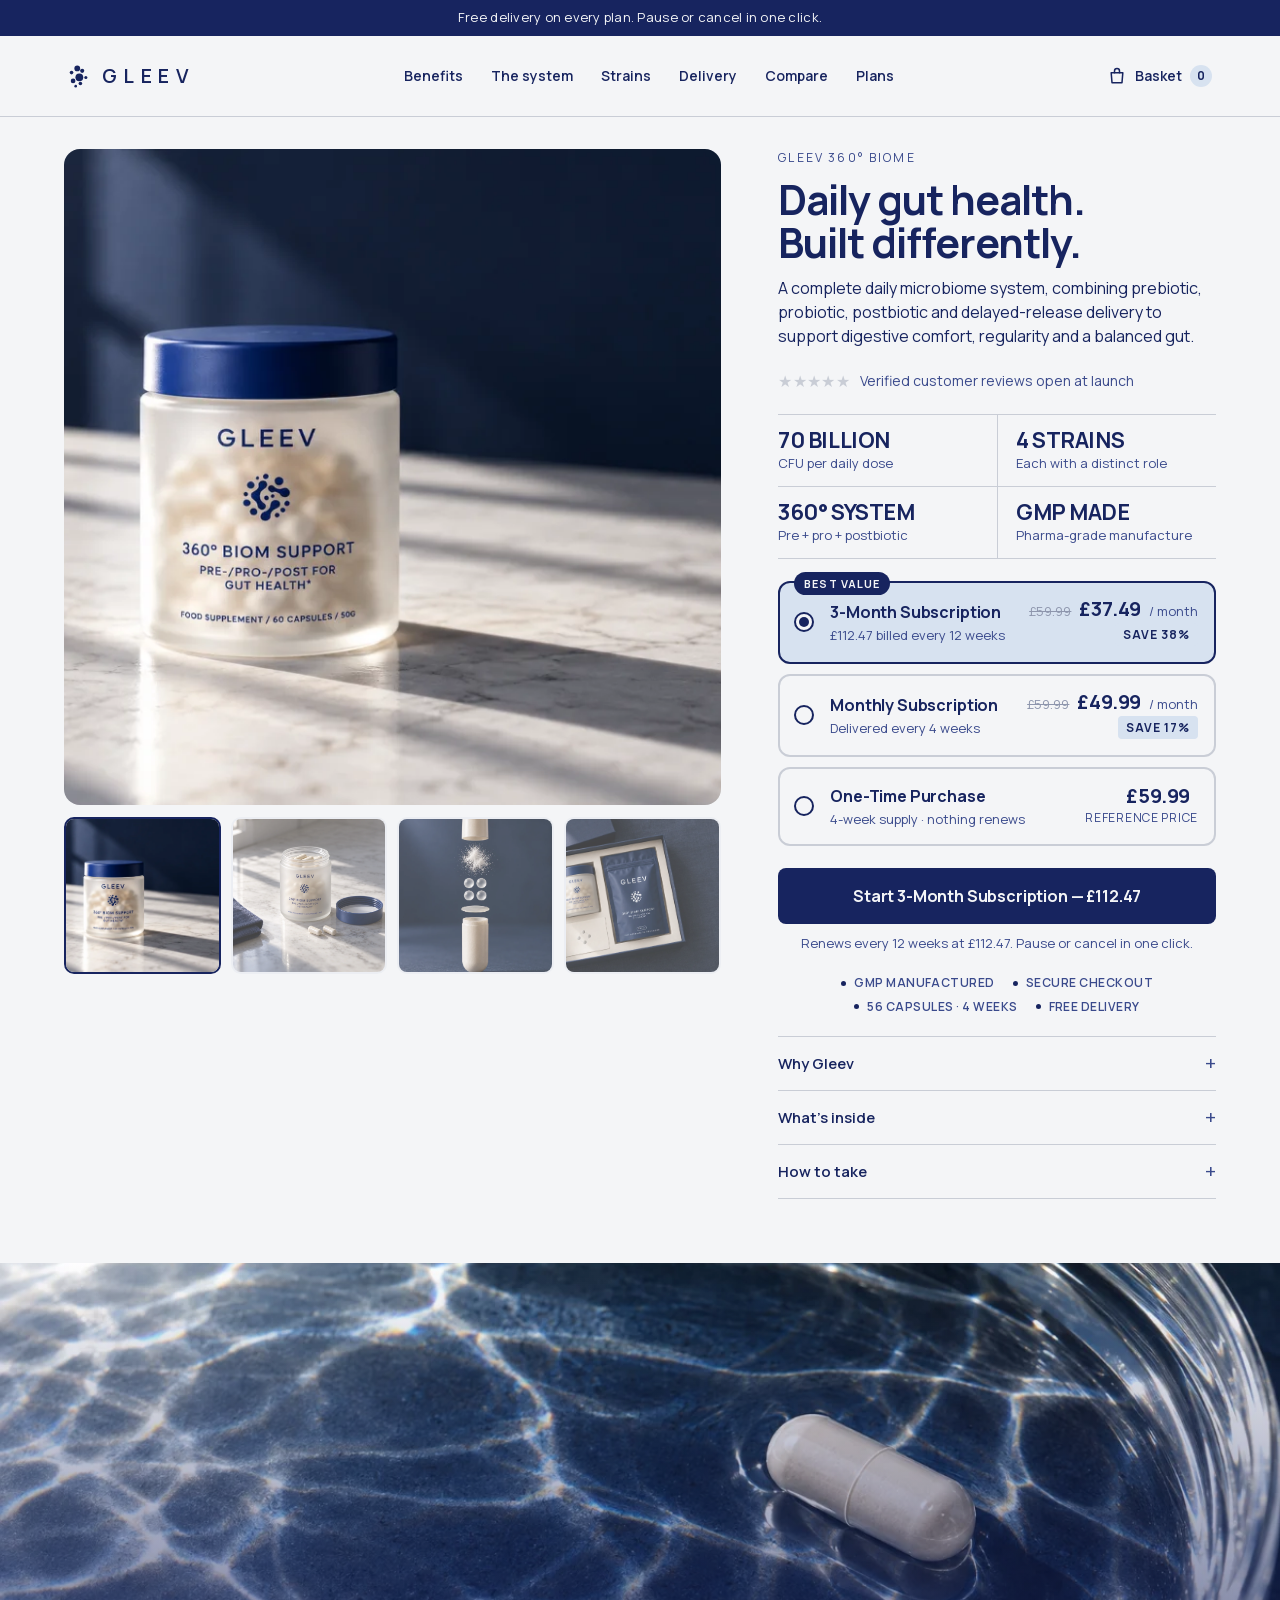
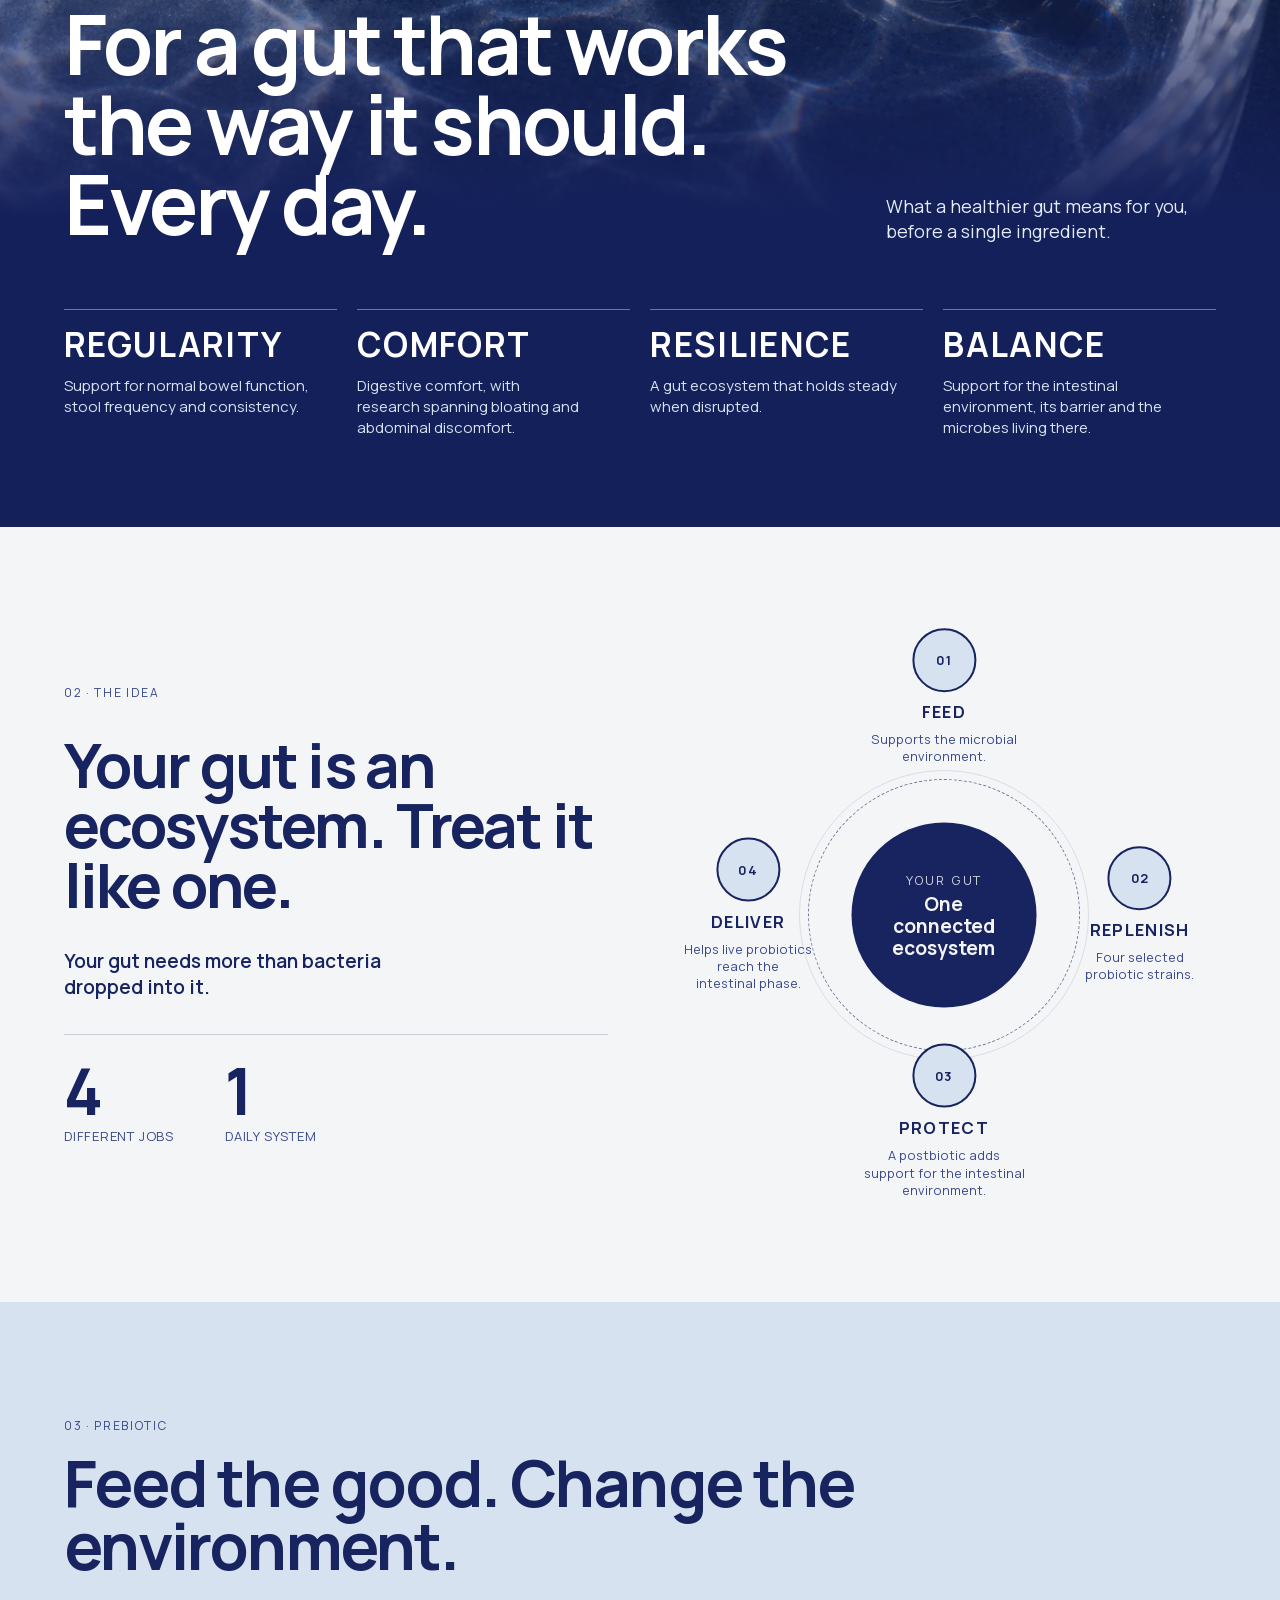
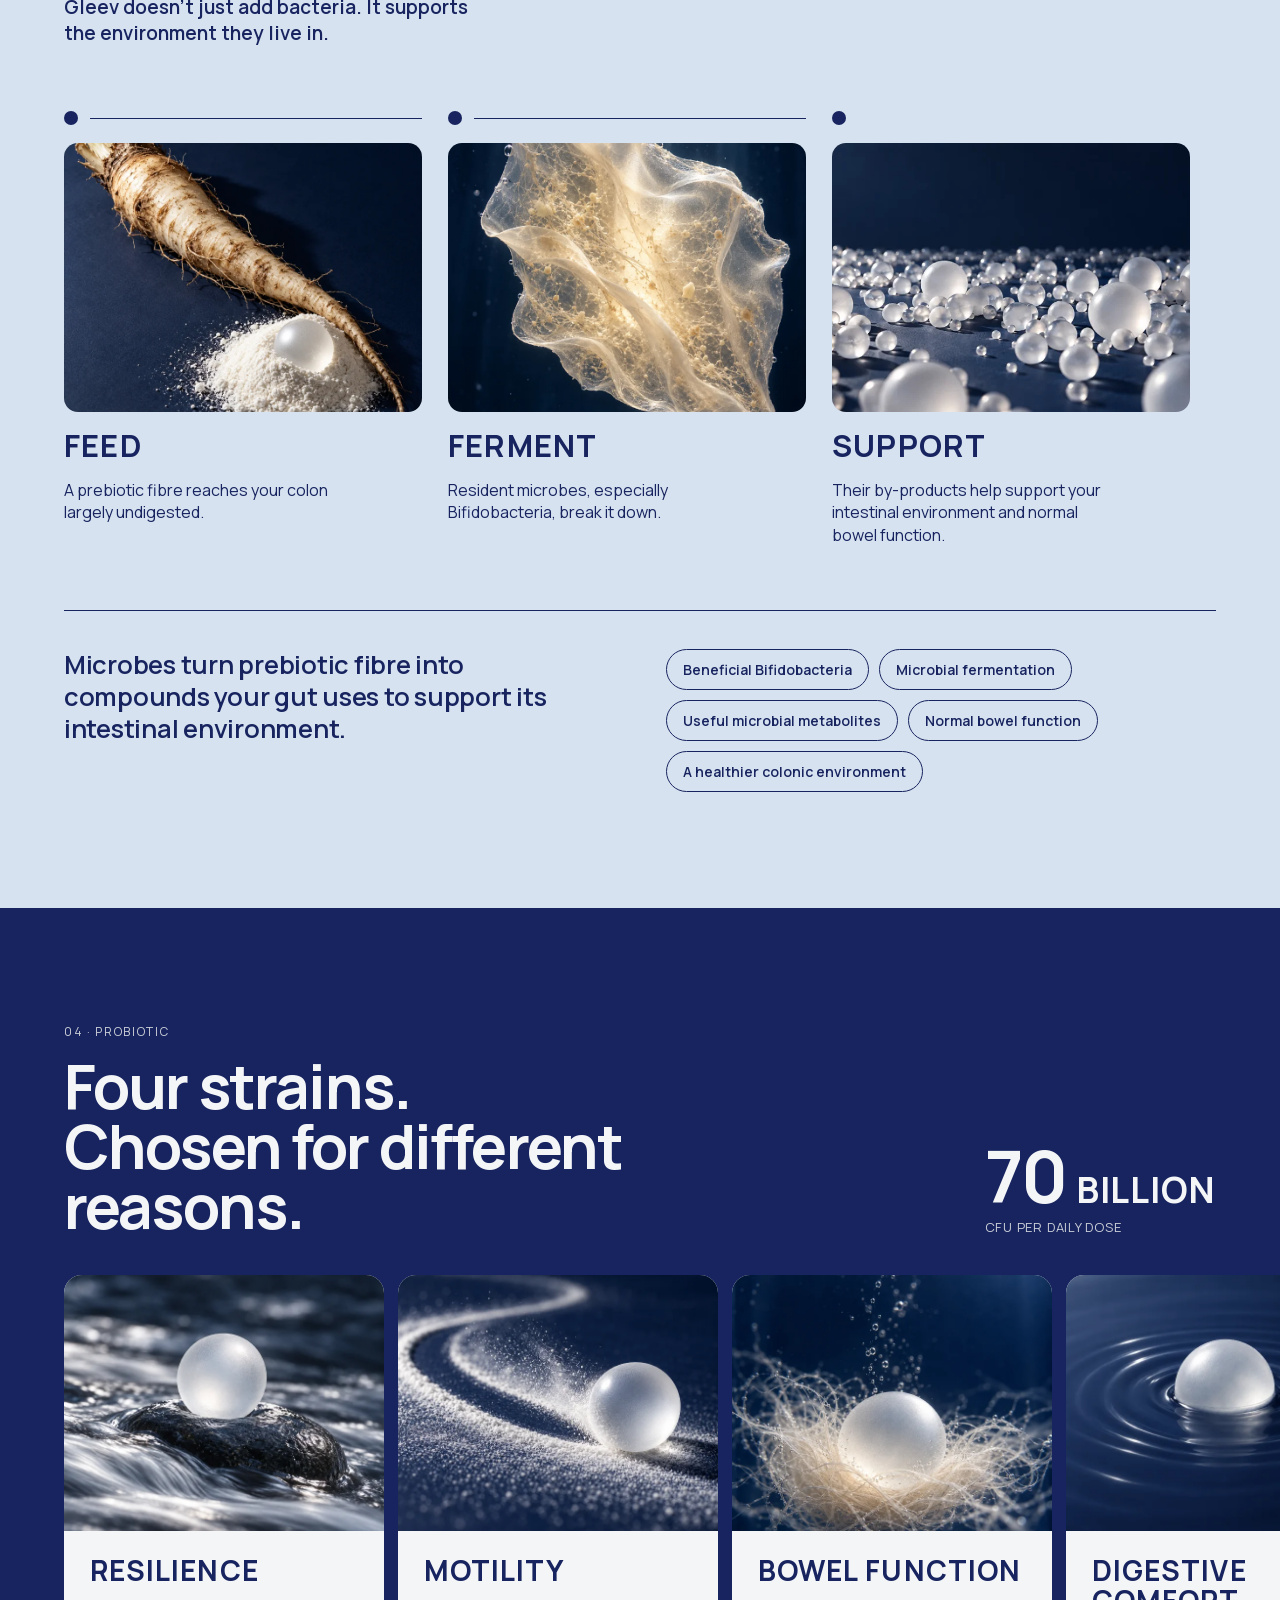
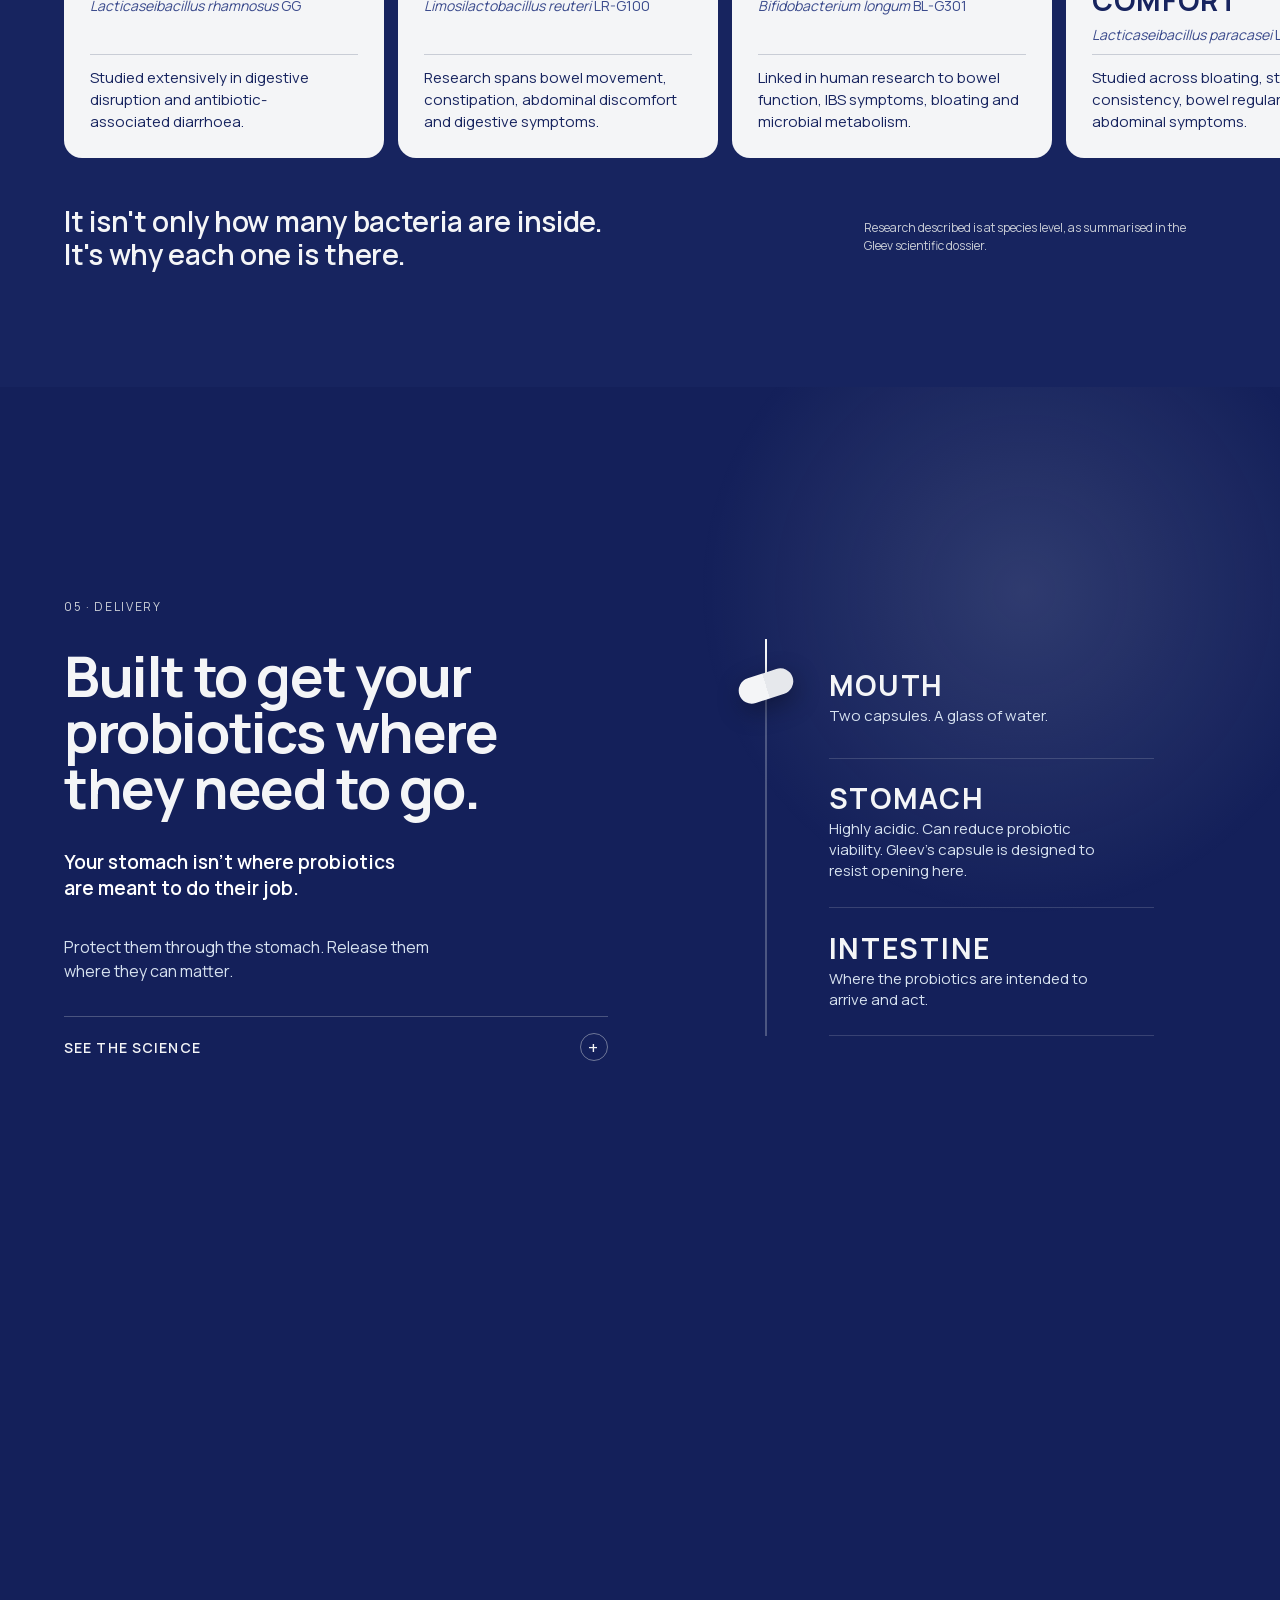
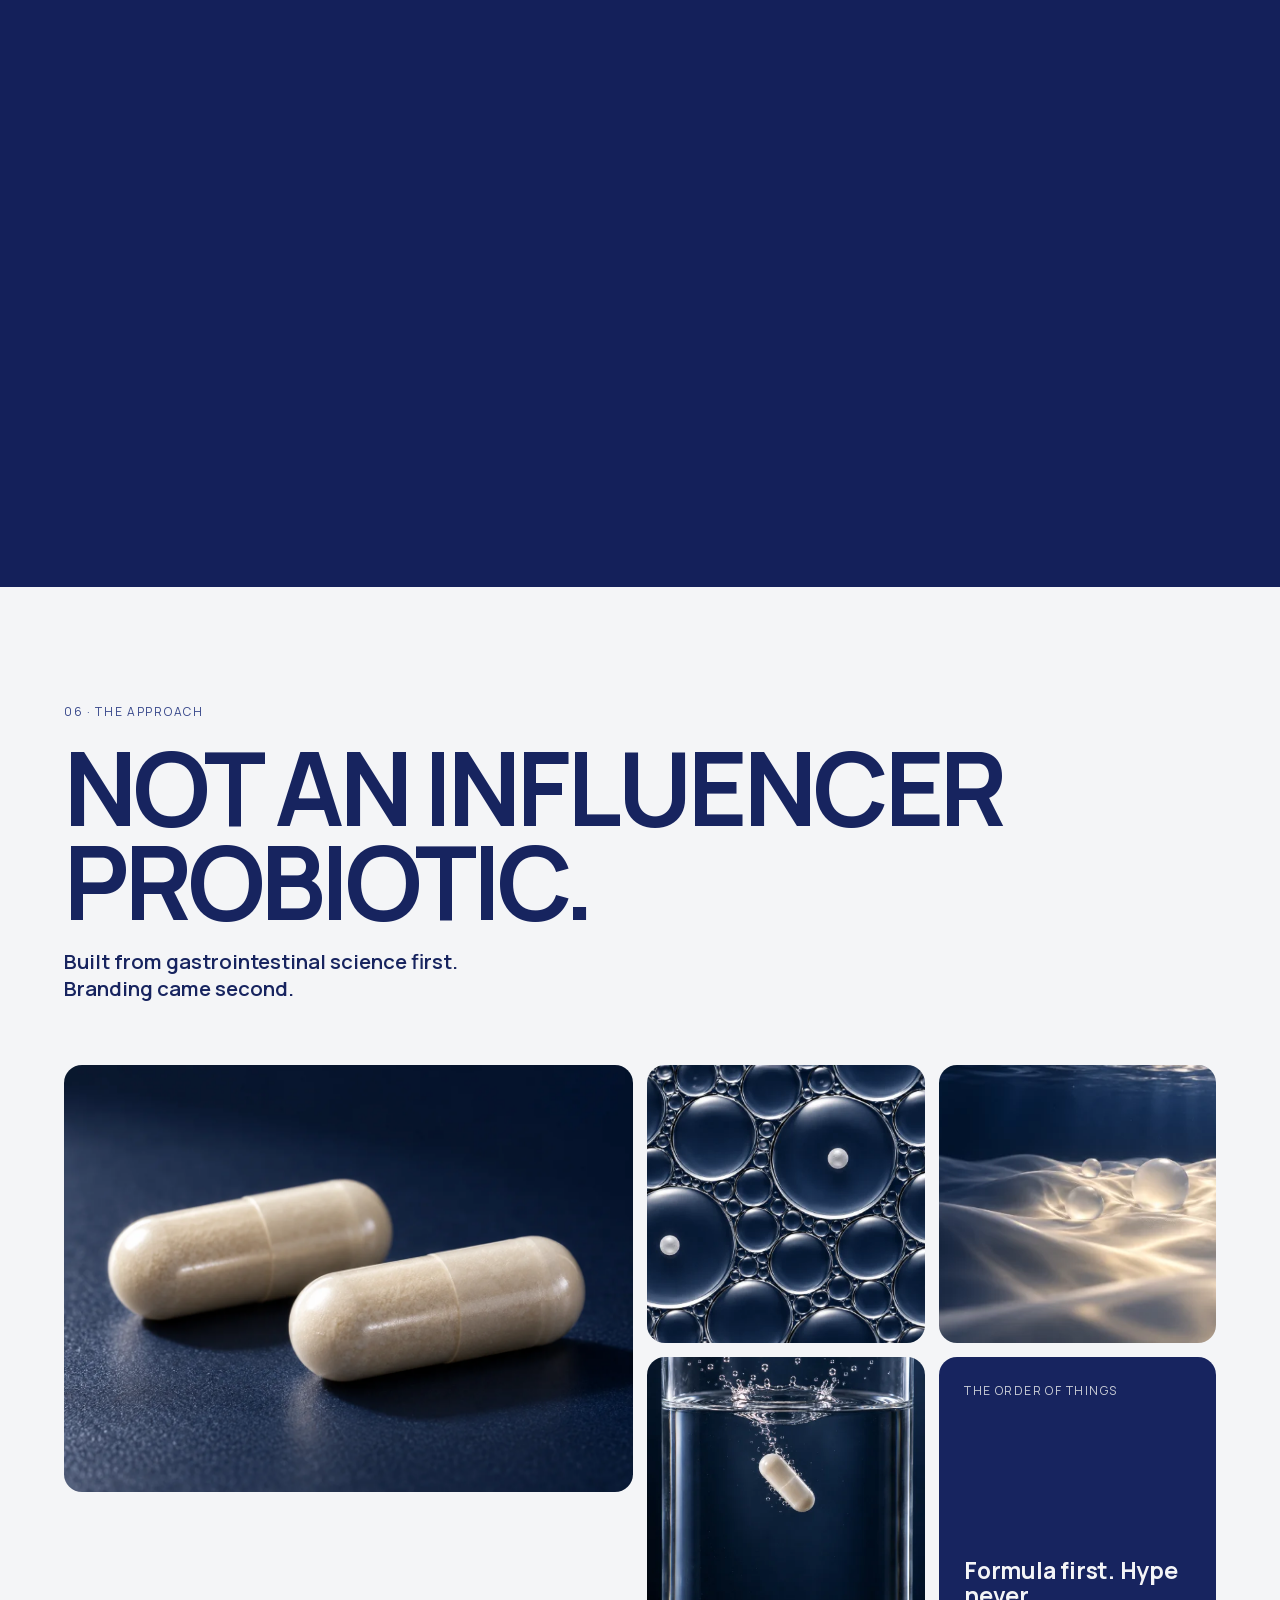
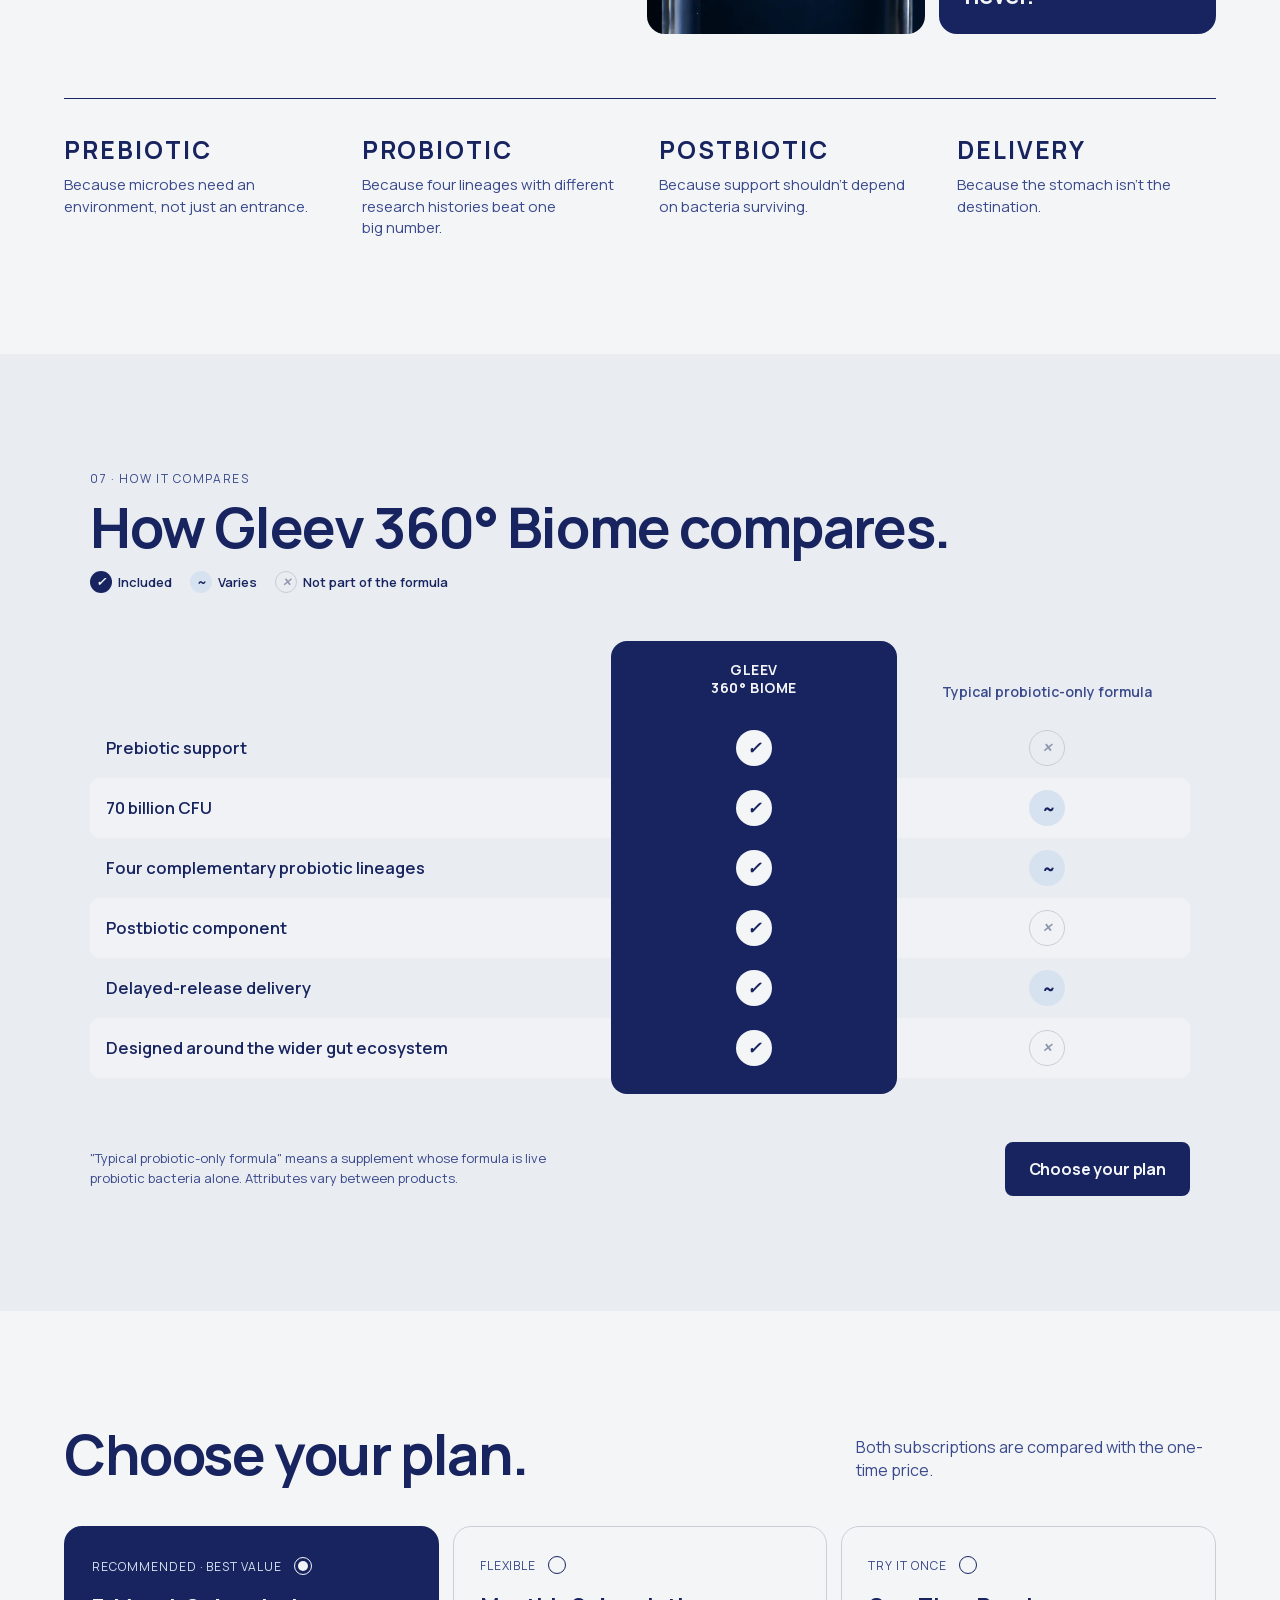
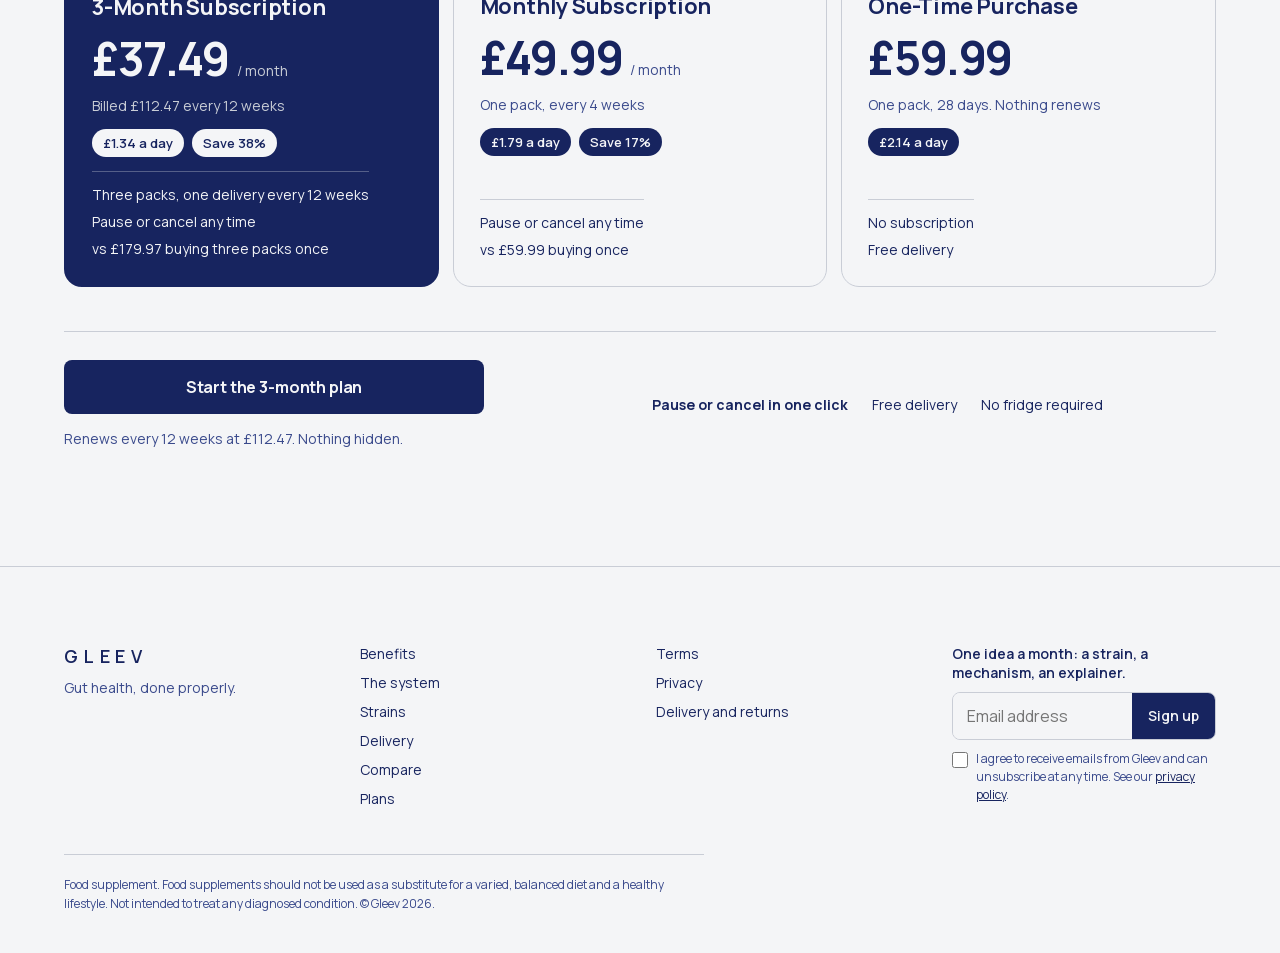
==== index.html @ e61390ac "Static Gleev landing page with fake basket/checkout and Klaviyo hooks Rebuilt from the Claude artifa" ====
<!doctype html>
<html lang="en">
<head>
<meta charset="utf-8">
<meta name="viewport" content="width=device-width, initial-scale=1, viewport-fit=cover">
<title>Gleev 360° Biome. Daily gut health, built differently.</title>
<meta name="description" content="A complete daily microbiome system combining prebiotic, probiotic, postbiotic and delayed-release delivery to support digestive comfort, regularity and a balanced gut.">
<meta name="theme-color" content="#17245F">
<link rel="canonical" href="https://gleevhealth.com/">
<meta property="og:type" content="website">
<meta property="og:title" content="Gleev 360° Biome. Daily gut health, built differently.">
<meta property="og:description" content="Four jobs, two capsules a day. A complete daily gut system, built to arrive.">
<meta property="og:url" content="https://gleevhealth.com/">
<meta property="og:image" content="https://gleevhealth.com/assets/img/hero.webp">
<meta name="twitter:card" content="summary_large_image">
<link rel="icon" type="image/svg+xml" href="assets/logo.svg">
<link rel="preload" as="image" href="assets/img/hero.webp" type="image/webp">
<link rel="preload" as="font" type="font/woff2" href="assets/fonts/manrope-latin.woff2" crossorigin>
<link rel="stylesheet" href="css/styles.css">
<script>document.documentElement.classList.add('js')</script>
</head>
<body>
<div class="page" id="top">

<div class="announce">Free delivery on every plan. Pause or cancel in one click.</div>
<nav class="nav" aria-label="Main">
  <a class="brand" href="#top" aria-label="Gleev home"><img class="brand-mark" src="assets/logo.svg" alt="" width="26" height="26"><span class="brand-word">GLEEV</span></a>
  <div class="nav-links">
    <a href="#benefits">Benefits</a><a href="#system">The system</a><a href="#strains">Strains</a><a href="#deliver">Delivery</a><a href="#compare">Compare</a><a href="#plans">Plans</a>
  </div>
  <div class="nav-right">
    <button class="basket-btn" type="button" data-open-basket aria-label="Open basket"><svg class="bag" width="20" height="20" viewBox="0 0 24 24" fill="none" stroke="currentColor" stroke-width="1.8" stroke-linecap="round" stroke-linejoin="round" aria-hidden="true"><path d="M5 8h14l-1 12H6L5 8z"/><path d="M9 8V6a3 3 0 0 1 6 0v2"/></svg><span class="basket-label">Basket</span><span class="basket-count" data-basket-count data-empty="true">0</span></button>
    <button class="menu-btn" type="button" aria-label="Menu" aria-expanded="false" aria-controls="mobile-menu"><span></span></button>
  </div>
  <div class="mobile-menu" id="mobile-menu">
    <a href="#benefits">Benefits</a><a href="#system">The system</a><a href="#strains">Strains</a><a href="#deliver">Delivery</a><a href="#compare">Compare</a><a href="#plans">Plans</a>
  </div>
</nav>

<div class="topbar" id="topbar" aria-hidden="true">
  <div class="topbar-info"><span class="brand-word">GLEEV</span><span class="t">360° Biome · <span data-bind="name"></span> · <span data-bind="price"></span> <span data-bind="perShort"></span></span></div>
  <a class="btn" href="#plans" tabindex="-1">Choose your plan</a>
</div>
<div class="bottombar" id="bottombar">
  <div class="p"><b><span data-bind="price" style="font-weight:600;color:inherit"></span> <span data-bind="perShort"></span></b><small data-bind="day"></small></div>
  <button class="btn" type="button" data-add data-bind="cta"></button>
</div>

<!-- Shop -->
<section class="shop" id="product" data-hero>
  <div class="shop-grid">
    <div class="gallery">
      <div class="gallery-main" id="gallery-main">
        <figure class="is-on"><img src="assets/img/hero.webp" alt="Gleev 360° Biome jar on a marble counter" width="1200" height="675" style="object-position:31% 50%" fetchpriority="high"></figure>
        <figure><img src="assets/img/gallery-02-unboxed.webp" alt="Gleev jar with the lid off and capsules on a marble counter" width="1200" height="1200" loading="lazy"></figure>
        <figure><img src="assets/img/gallery-03-system.webp" alt="A Gleev delayed-release capsule opened to show its contents" width="960" height="1200" loading="lazy"></figure>
        <figure><img src="assets/img/gallery-04-routine.webp" alt="Gleev gift box with a jar and a refill pouch" width="1200" height="800" loading="lazy"></figure>
      </div>
      <div class="thumbs" role="tablist" aria-label="Product images" id="thumbs">
        <button class="thumb" role="tab" aria-selected="true" aria-label="Hero product"><img src="assets/img/hero.webp" alt="" style="object-position:31% 50%" width="300" height="300"></button>
        <button class="thumb" role="tab" aria-selected="false" aria-label="What you get: 56 capsules"><img src="assets/img/gallery-02-unboxed.webp" alt="" loading="lazy" width="300" height="300"></button>
        <button class="thumb" role="tab" aria-selected="false" aria-label="The 360° system"><img src="assets/img/gallery-03-system.webp" alt="" loading="lazy" width="300" height="300"></button>
        <button class="thumb" role="tab" aria-selected="false" aria-label="Gift box with refill"><img src="assets/img/gallery-04-routine.webp" alt="" loading="lazy" width="300" height="300"></button>
      </div>
    </div>

    <div class="buy">
      <div class="buy-head">
        <span class="eyebrow">GLEEV 360° BIOME</span>
        <h1>Daily gut health. Built differently.</h1>
        <p>A complete daily microbiome system, combining prebiotic, probiotic, postbiotic and delayed-release delivery to support digestive comfort, regularity and a balanced gut.</p>
      </div>
      <div class="stars"><i aria-hidden="true">★★★★★</i><span>Verified customer reviews open at launch</span></div>
      <div class="facts">
        <div><b>70 BILLION</b><span>CFU per daily dose</span></div>
        <div><b>4 STRAINS</b><span>Each with a distinct role</span></div>
        <div><b>360° SYSTEM</b><span>Pre + pro + postbiotic</span></div>
        <div><b>GMP MADE</b><span>Pharma-grade manufacture</span></div>
      </div>
      <div class="plan-list" id="plan-list" role="radiogroup" aria-label="Choose how to buy"></div>
      <div class="cta-block">
        <button class="btn" type="button" data-add data-bind="ctaLong"></button>
        <p><span data-bind="renew"></span>. <span data-bind="flex"></span></p>
      </div>
      <div class="trust"><span>GMP MANUFACTURED</span><span>SECURE CHECKOUT</span><span>56 CAPSULES · 4 WEEKS</span><span>FREE DELIVERY</span></div>
      <div class="acc" id="acc">
        <div class="acc-item"><button class="acc-btn" type="button" aria-expanded="false" aria-controls="acc-1"><span>Why Gleev</span><span class="sign">+</span></button>
          <div class="acc-panel" id="acc-1"><span><em>✓</em><span>Supports digestive comfort</span></span><span><em>✓</em><span>Supports bowel regularity</span></span><span><em>✓</em><span>Supports a balanced gut ecosystem</span></span><span><em>✓</em><span>Four complementary gut-health functions in one daily system</span></span></div></div>
        <div class="acc-item"><button class="acc-btn" type="button" aria-expanded="false" aria-controls="acc-2"><span>What's inside</span><span class="sign">+</span></button>
          <div class="acc-panel" id="acc-2"><span><em>·</em><span>Prebiotic fibre (inulin) to feed your own beneficial bacteria</span></span><span><em>·</em><span>70 billion CFU across four strains: L. rhamnosus GG, L. reuteri LR-G100, B. longum BL-G301, L. paracasei LPc-G110</span></span><span><em>·</em><span>A postbiotic component for the intestinal environment</span></span><span><em>·</em><span>Pharma-grade delayed-release cellulose capsule, plant-based, non-GMO</span></span></div></div>
        <div class="acc-item"><button class="acc-btn" type="button" aria-expanded="false" aria-controls="acc-3"><span>How to take</span><span class="sign">+</span></button>
          <div class="acc-panel" id="acc-3"><span><em>·</em><span>Two capsules daily, with water</span></span><span><em>·</em><span>No refrigeration needed</span></span><span><em>·</em><span>Food supplement. Not a substitute for a varied, balanced diet</span></span></div></div>
      </div>
    </div>
  </div>
</section>

<!-- 01 Benefits -->
<section class="benefits" id="benefits" data-benefits>
  <div class="benefits-bg"><img src="assets/img/bg-macro-capsule.webp" alt="" width="1200" height="800" loading="lazy"></div>
  <div class="benefits-fade"></div>
  <div class="benefits-in">
    <div class="benefits-top">
      <h2>For a gut that works the way it should. Every day.</h2>
      <p>What a healthier gut means for you, before a single ingredient.</p>
    </div>
    <div class="benefit-grid">
      <div class="benefit" style="--d:0s"><b>REGULARITY</b><span>Support for normal bowel function, stool frequency and consistency.</span></div>
      <div class="benefit" style="--d:.12s"><b>COMFORT</b><span>Digestive comfort, with research spanning bloating and abdominal discomfort.</span></div>
      <div class="benefit" style="--d:.24s"><b>RESILIENCE</b><span>A gut ecosystem that holds steady when disrupted.</span></div>
      <div class="benefit" style="--d:.36s"><b>BALANCE</b><span>Support for the intestinal environment, its barrier and the microbes living there.</span></div>
    </div>
  </div>
</section>

<!-- 02 Ecosystem -->
<section class="section system" id="system">
  <div class="system-grid">
    <div class="stack">
      <span class="eyebrow">02 · THE IDEA</span>
      <h2>Your gut is an ecosystem. Treat it like one.</h2>
      <p class="lede">Your gut needs more than bacteria dropped into it.</p>
      <div class="bignums"><span><b>4</b><small>DIFFERENT JOBS</small></span><span><b>1</b><small>DAILY SYSTEM</small></span></div>
    </div>
    <div class="eco-wrap">
      <div class="eco">
        <div class="eco-ring"></div>
        <div class="eco-core"><small>YOUR GUT</small><b>One connected ecosystem</b></div>
        <div class="eco-node" style="--x:50%;--y:10%"><i>01</i><b>FEED</b><span>Supports the microbial environment.</span></div>
        <div class="eco-node" style="--x:86%;--y:50%"><i>02</i><b>REPLENISH</b><span>Four selected probiotic strains.</span></div>
        <div class="eco-node" style="--x:50%;--y:88%"><i>03</i><b>PROTECT</b><span>A postbiotic adds support for the intestinal environment.</span></div>
        <div class="eco-node" style="--x:14%;--y:50%"><i>04</i><b>DELIVER</b><span>Helps live probiotics reach the intestinal phase.</span></div>
      </div>
    </div>
  </div>
</section>

<!-- 03 Feed -->
<section class="section feed" id="feed">
  <div class="feed-in">
    <div class="feed-head">
      <span class="eyebrow">03 · PREBIOTIC</span>
      <h2>Feed the good. Change the environment.</h2>
      <p class="lede">Gleev doesn't just add bacteria. It supports the environment they live in.</p>
    </div>
    <div class="steps">
      <div class="step"><div class="step-line"><i></i><span></span></div><div class="step-img"><img src="assets/img/feed-1.webp" alt="Chicory root, cut, on a frosted white surface" width="820" height="820" loading="lazy"></div><b>FEED</b><p>A prebiotic fibre reaches your colon largely undigested.</p></div>
      <div class="step"><div class="step-line"><i></i><span></span></div><div class="step-img"><img src="assets/img/feed-2.webp" alt="Abstract macro of a microbial community on navy" width="820" height="820" loading="lazy"></div><b>FERMENT</b><p>Resident microbes, especially Bifidobacteria, break it down.</p></div>
      <div class="step"><div class="step-line"><i></i><span></span></div><div class="step-img"><img src="assets/img/feed-3.webp" alt="A light breakfast on a calm morning" width="820" height="461" loading="lazy"></div><b>SUPPORT</b><p>Their by-products help support your intestinal environment and normal bowel function.</p></div>
    </div>
    <div class="feed-foot">
      <p>Microbes turn prebiotic fibre into compounds your gut uses to support its intestinal environment.</p>
      <div class="pills"><span>Beneficial Bifidobacteria</span><span>Microbial fermentation</span><span>Useful microbial metabolites</span><span>Normal bowel function</span><span>A healthier colonic environment</span></div>
    </div>
  </div>
</section>

<!-- 04 Strains -->
<section class="strains dark" id="strains">
  <div class="strains-head">
    <div class="t"><span class="eyebrow">04 · PROBIOTIC</span><h2>Four strains. Chosen for different reasons.</h2></div>
    <div class="cfu"><b>70 <span>BILLION</span></b><small>CFU PER DAILY DOSE</small></div>
  </div>
  <div class="strain-row" tabindex="0" aria-label="The four strains, scroll sideways">
    <article class="strain"><div class="strain-img"><img src="assets/img/strain-1.webp" alt="" width="654" height="654" loading="lazy"></div><div class="strain-body"><b>RESILIENCE</b><span class="l"><em>Lacticaseibacillus rhamnosus</em> GG</span><p>Studied extensively in digestive disruption and antibiotic-associated diarrhoea.</p></div></article>
    <article class="strain"><div class="strain-img"><img src="assets/img/strain-2.webp" alt="" width="654" height="654" loading="lazy"></div><div class="strain-body"><b>MOTILITY</b><span class="l"><em>Limosilactobacillus reuteri</em> LR-G100</span><p>Research spans bowel movement, constipation, abdominal discomfort and digestive symptoms.</p></div></article>
    <article class="strain"><div class="strain-img"><img src="assets/img/strain-3.webp" alt="" width="654" height="654" loading="lazy"></div><div class="strain-body"><b>BOWEL FUNCTION</b><span class="l"><em>Bifidobacterium longum</em> BL-G301</span><p>Linked in human research to bowel function, IBS symptoms, bloating and microbial metabolism.</p></div></article>
    <article class="strain"><div class="strain-img"><img src="assets/img/strain-4.webp" alt="" width="654" height="654" loading="lazy"></div><div class="strain-body"><b>DIGESTIVE COMFORT</b><span class="l"><em>Lacticaseibacillus paracasei</em> LPc-G110</span><p>Studied across bloating, stool consistency, bowel regularity and abdominal symptoms.</p></div></article>
  </div>
  <div class="strains-foot">
    <p>It isn't only how many bacteria are inside. It's why each one is there.</p>
    <span>Research described is at species level, as summarised in the Gleev scientific dossier.</span>
  </div>
</section>

<!-- 05 Delivery -->
<section class="deliver dark" id="deliver" data-scrolly>
  <div class="deliver-sticky">
    <div class="deliver-glow"></div>
    <div class="deliver-grid">
      <div class="stack">
        <span class="eyebrow">05 · DELIVERY</span>
        <h2>Built to get your probiotics where they need to go.</h2>
        <p class="lede">Your stomach isn't where probiotics are meant to do their job.</p>
        <p class="sub">Protect them through the stomach. Release them where they can matter.</p>
        <div class="science">
          <button class="science-btn" type="button" aria-expanded="false" aria-controls="science-more"><span>SEE THE SCIENCE</span><span class="sign">+</span></button>
          <p class="more" id="science-more">Pharma-grade delayed-release cellulose capsule, GMP manufactured. In testing it stayed intact for over 60 minutes in 0.1 M hydrochloric acid (about pH 1) across seven commercial batches. A living stomach is more dynamic than a test vessel; the result shows resistance to a defined acid challenge.</p>
        </div>
      </div>
      <div class="journey-wrap">
        <div class="journey" id="journey" style="--p:12%">
          <div class="track"><div class="track-fill"></div><div class="capsule"></div></div>
          <div class="stage is-on"><b>MOUTH</b><span>Two capsules. A glass of water.</span></div>
          <div class="stage"><b>STOMACH</b><span>Highly acidic. Can reduce probiotic viability. Gleev's capsule is designed to resist opening here.</span></div>
          <div class="stage"><b>INTESTINE</b><span>Where the probiotics are intended to arrive and act.</span></div>
        </div>
      </div>
    </div>
  </div>
</section>

<!-- 06 Approach -->
<section class="section formula" id="formula">
  <div class="formula-in">
    <div class="formula-head">
      <span class="eyebrow">06 · THE APPROACH</span>
      <h2>Not an influencer probiotic.</h2>
      <p class="lede">Built from gastrointestinal science first. Branding came second.</p>
    </div>
    <div class="mosaic">
      <div class="ph big"><img src="assets/img/img-editorial-formulation.webp" alt="Formulation bench with printed references and a Gleev jar" width="1200" height="1200" loading="lazy"></div>
      <div class="mosaic-grid">
        <div class="ph"><img src="assets/img/img-macro-inulin.webp" alt="Macro of prebiotic fibre powder" width="640" height="427" loading="lazy"></div>
        <div class="ph"><img src="assets/img/img-capsule-detail.webp" alt="A capsule under hard side light" width="640" height="360" loading="lazy"></div>
        <div class="ph"><img src="assets/img/img-paper-detail.webp" alt="A research reference list" width="512" height="640" loading="lazy"></div>
        <div class="note-card"><small>THE ORDER OF THINGS</small><b>Formula first. Hype never.</b></div>
      </div>
    </div>
    <div class="pillars">
      <div class="pillar"><b>PREBIOTIC</b><span>Because microbes need an environment, not just an entrance.</span></div>
      <div class="pillar"><b>PROBIOTIC</b><span>Because four lineages with different research histories beat one big number.</span></div>
      <div class="pillar"><b>POSTBIOTIC</b><span>Because support shouldn't depend on bacteria surviving.</span></div>
      <div class="pillar"><b>DELIVERY</b><span>Because the stomach isn't the destination.</span></div>
    </div>
  </div>
</section>

<!-- 07 Compare -->
<section class="section compare" id="compare">
  <div class="compare-in">
    <div class="compare-top">
      <div class="t"><span class="eyebrow">07 · HOW IT COMPARES</span><h2>How Gleev 360° Biome compares.</h2></div>
      <div class="legend">
        <span><i class="dot yes">✓</i>Included</span>
        <span><i class="dot var">~</i>Varies</span>
        <span><i class="dot no">✕</i>Not part of the formula</span>
      </div>
    </div>
    <div class="ctable" role="table" aria-label="Comparison with a typical probiotic-only formula">
      <div class="crow chead" role="row"><span></span><div class="us" role="columnheader">GLEEV<br>360° BIOME</div><div class="them" role="columnheader">Typical probiotic-only formula</div></div>
      <div class="crow" role="row"><span class="lab" role="rowheader">Prebiotic support</span><div class="cell us"><i class="mark yes">✓</i></div><div class="cell"><i class="mark no">✕</i></div></div>
      <div class="crow alt" role="row"><span class="lab" role="rowheader">70 billion CFU</span><div class="cell us"><i class="mark yes">✓</i></div><div class="cell"><i class="mark var">~</i></div></div>
      <div class="crow" role="row"><span class="lab" role="rowheader">Four complementary probiotic lineages</span><div class="cell us"><i class="mark yes">✓</i></div><div class="cell"><i class="mark var">~</i></div></div>
      <div class="crow alt" role="row"><span class="lab" role="rowheader">Postbiotic component</span><div class="cell us"><i class="mark yes">✓</i></div><div class="cell"><i class="mark no">✕</i></div></div>
      <div class="crow" role="row"><span class="lab" role="rowheader">Delayed-release delivery</span><div class="cell us"><i class="mark yes">✓</i></div><div class="cell"><i class="mark var">~</i></div></div>
      <div class="crow alt" role="row"><span class="lab" role="rowheader">Designed around the wider gut ecosystem</span><div class="cell us"><i class="mark yes">✓</i></div><div class="cell"><i class="mark no">✕</i></div></div>
      <div class="crow cfoot"><span></span><div class="end"></div><span></span></div>
    </div>
    <div class="compare-foot">
      <p>"Typical probiotic-only formula" means a supplement whose formula is live probiotic bacteria alone. Attributes vary between products.</p>
      <a class="btn btn-inline" href="#plans">Choose your plan</a>
    </div>
  </div>
</section>

<!-- Plans -->
<section class="section plans" id="plans" data-plans>
  <div class="plans-in">
    <div class="plans-top"><h2>Choose your plan.</h2><p>Both subscriptions are compared with the one-time price.</p></div>
    <div class="plan-cards" id="plan-cards" role="radiogroup" aria-label="Choose a plan"></div>
    <div class="plans-cta">
      <div class="l">
        <button class="btn" type="button" data-add data-bind="cta"></button>
        <p><span data-bind="renew"></span>. Nothing hidden.</p>
      </div>
      <div class="plans-perks"><b>Pause or cancel in one click</b><span>Free delivery</span><span>No fridge required</span></div>
    </div>
  </div>
</section>

<!-- Footer -->
<footer class="footer" id="contact">
  <div class="footer-in">
    <div class="footer-grid">
      <div class="col"><span class="brand-word">GLEEV</span><span class="muted">Gut health, done properly.</span></div>
      <div class="col"><a href="#benefits">Benefits</a><a href="#system">The system</a><a href="#strains">Strains</a><a href="#deliver">Delivery</a><a href="#compare">Compare</a><a href="#plans">Plans</a></div>
      <div class="col"><a href="legal/terms.html">Terms</a><a href="legal/privacy.html">Privacy</a><a href="legal/delivery.html">Delivery and returns</a></div>
      <div class="col nl">
        <b>One idea a month: a strain, a mechanism, an explainer.</b>
        <form class="subscribe" data-klaviyo-form data-source="footer" novalidate>
          <div class="field"><input type="email" name="email" placeholder="Email address" autocomplete="email" aria-label="Email address" required><button type="submit">Sign up</button></div>
          <label class="consent"><input type="checkbox" name="consent" required><span>I agree to receive emails from Gleev and can unsubscribe at any time. See our <a href="legal/privacy.html"><u>privacy policy</u></a>.</span></label>
          <input class="hp" type="text" name="company" tabindex="-1" autocomplete="off" aria-hidden="true">
          <p class="form-msg" role="status" aria-live="polite"></p>
        </form>
      </div>
    </div>
    <p class="legal">Food supplement. Food supplements should not be used as a substitute for a varied, balanced diet and a healthy lifestyle. Not intended to treat any diagnosed condition. © Gleev 2026.</p>
  </div>
</footer>

</div>
<script src="js/config.js"></script>
<script src="js/data.js"></script>
<script src="js/klaviyo.js"></script>
<script src="js/cart.js"></script>
<script src="js/app.js"></script>
</body>
</html>
---- css/styles.css ----
/* ===== Gleev landing ===== */
@font-face{font-family:'Manrope';font-style:normal;font-weight:200 800;font-display:swap;src:url(../assets/fonts/manrope-cyrillic-ext.woff2) format('woff2');unicode-range:U+0460-052F,U+1C80-1C8A,U+20B4,U+2DE0-2DFF,U+A640-A69F,U+FE2E-FE2F}
@font-face{font-family:'Manrope';font-style:normal;font-weight:200 800;font-display:swap;src:url(../assets/fonts/manrope-cyrillic.woff2) format('woff2');unicode-range:U+0301,U+0400-045F,U+0490-0491,U+04B0-04B1,U+2116}
@font-face{font-family:'Manrope';font-style:normal;font-weight:200 800;font-display:swap;src:url(../assets/fonts/manrope-greek.woff2) format('woff2');unicode-range:U+0370-0377,U+037A-037F,U+0384-038A,U+038C,U+038E-03A1,U+03A3-03FF}
@font-face{font-family:'Manrope';font-style:normal;font-weight:200 800;font-display:swap;src:url(../assets/fonts/manrope-vietnamese.woff2) format('woff2');unicode-range:U+0102-0103,U+0110-0111,U+0128-0129,U+0168-0169,U+01A0-01A1,U+01AF-01B0,U+0300-0301,U+0303-0304,U+0308-0309,U+0323,U+0329,U+1EA0-1EF9,U+20AB}
@font-face{font-family:'Manrope';font-style:normal;font-weight:200 800;font-display:swap;src:url(../assets/fonts/manrope-latin-ext.woff2) format('woff2');unicode-range:U+0100-02BA,U+02BD-02C5,U+02C7-02CC,U+02CE-02D7,U+02DD-02FF,U+0304,U+0308,U+0329,U+1D00-1DBF,U+1E00-1E9F,U+1EF2-1EFF,U+2020,U+20A0-20AB,U+20AD-20C0,U+2113,U+2C60-2C7F,U+A720-A7FF}
@font-face{font-family:'Manrope';font-style:normal;font-weight:200 800;font-display:swap;src:url(../assets/fonts/manrope-latin.woff2) format('woff2');unicode-range:U+0000-00FF,U+0131,U+0152-0153,U+02BB-02BC,U+02C6,U+02DA,U+02DC,U+0304,U+0308,U+0329,U+2000-206F,U+20AC,U+2122,U+2191,U+2193,U+2212,U+2215,U+FEFF,U+FFFD}

:root{
  --navy:#17245F;--deep:#14205A;--silver:#C9CDD6;--water:#D7E2F0;--frost:#F4F5F7;--mid:#3A4A8C;
  --mist:#E9ECF1;--page:#DFE3EA;--muted:#8E96AD;
  --gutter:clamp(20px,5vw,72px);
  --pad-y:clamp(56px,9vw,128px);
  --max:1320px;
  --safe-b:env(safe-area-inset-bottom,0px);
}
*{box-sizing:border-box}
html{scroll-behavior:smooth;-webkit-text-size-adjust:100%}
body{margin:0;background:var(--page);font-family:'Manrope',Helvetica,Arial,sans-serif;color:var(--navy);-webkit-font-smoothing:antialiased;overflow-x:hidden}
a{color:var(--navy);text-decoration:none}
a:hover{color:var(--mid)}
button{font-family:inherit;cursor:pointer;color:inherit}
img{max-width:100%;display:block}
h1,h2,h3,p{margin:0}
[id]{scroll-margin-top:72px}
:focus-visible{outline:2px solid var(--navy);outline-offset:2px}
.dark :focus-visible,.on-dark:focus-visible{outline-color:var(--frost)}
.sr-only{position:absolute;width:1px;height:1px;overflow:hidden;clip:rect(0 0 0 0);white-space:nowrap}
.page{max-width:100%;margin:0 auto;background:var(--frost);position:relative;min-height:100vh;overflow-x:clip}
.wrap{max-width:var(--max);margin:0 auto}
.eyebrow{font-size:12px;letter-spacing:.14em;color:var(--mid)}
.dark .eyebrow{color:var(--silver)}
.lede{font-size:clamp(18px,1.5vw,24px);line-height:1.35;font-weight:600;text-wrap:pretty}
h2{font-weight:700;text-wrap:pretty;overflow-wrap:break-word}
.btn{display:flex;align-items:center;justify-content:center;gap:10px;background:var(--navy);color:var(--frost);border:0;padding:16px 24px;border-radius:8px;font-size:16px;font-weight:700;min-height:52px;letter-spacing:-.01em;text-align:center;text-wrap:balance;transition:background .2s}
.btn:hover{background:var(--deep);color:var(--frost)}
.btn[disabled]{opacity:.6;cursor:default}
.btn-inline{display:inline-flex}

/* ===== Announcement + nav ===== */
.announce{background:var(--navy);color:var(--frost);text-align:center;font-size:13px;letter-spacing:.02em;padding:9px 16px;line-height:1.35}
.nav{position:relative;z-index:60;display:flex;align-items:center;justify-content:space-between;gap:24px;padding:18px var(--gutter);background:var(--frost);border-bottom:1px solid var(--silver)}
.brand{display:flex;align-items:center;gap:12px}
.brand-mark{width:26px;height:26px;flex:none}
.brand-word{font-weight:600;font-size:20px;letter-spacing:.32em}
.nav-links{display:flex;gap:28px;font-size:14px;font-weight:600}
.nav-right{display:flex;align-items:center;gap:8px}
.basket-btn{display:inline-flex;align-items:center;gap:8px;background:transparent;border:0;padding:10px 4px;min-height:44px;font-size:14px;font-weight:600}
.basket-count{display:inline-flex;align-items:center;justify-content:center;min-width:22px;height:22px;padding:0 6px;border-radius:999px;background:var(--navy);color:var(--frost);font-size:12px;font-weight:700}
.basket-count[data-empty="true"]{background:var(--water);color:var(--navy)}
.menu-btn{display:none;width:44px;height:44px;border:0;background:transparent;align-items:center;justify-content:center;padding:0}
.menu-btn span,.menu-btn span::before,.menu-btn span::after{display:block;width:22px;height:2px;background:var(--navy);border-radius:2px;position:relative;transition:transform .2s,opacity .2s}
.menu-btn span::before,.menu-btn span::after{content:'';position:absolute;left:0}
.menu-btn span::before{top:-7px}.menu-btn span::after{top:7px}
.menu-btn[aria-expanded="true"] span{background:transparent}
.menu-btn[aria-expanded="true"] span::before{transform:translateY(7px) rotate(45deg)}
.menu-btn[aria-expanded="true"] span::after{transform:translateY(-7px) rotate(-45deg)}
.mobile-menu{display:none}

/* ===== Sticky bars ===== */
.topbar,.bottombar{position:fixed;left:0;right:0;z-index:50;background:rgba(244,245,247,.95);-webkit-backdrop-filter:blur(12px);backdrop-filter:blur(12px);transition:transform .25s ease}
.topbar{top:0;transform:translateY(-110%);border-bottom:1px solid var(--silver);display:flex;align-items:center;justify-content:space-between;gap:24px;padding:12px var(--gutter)}
.topbar.is-on{transform:none}
.topbar-info{display:flex;align-items:center;gap:16px;min-width:0}
.topbar-info .brand-word{font-size:15px}
.topbar-info .t{font-size:14px;color:var(--mid);white-space:nowrap;overflow:hidden;text-overflow:ellipsis}
.topbar .btn{padding:10px 22px;min-height:44px;font-size:14px;font-weight:600;white-space:nowrap}
.bottombar{display:none;bottom:0;transform:translateY(110%);border-top:1px solid var(--silver);align-items:center;justify-content:space-between;gap:16px;padding:12px 20px calc(12px + var(--safe-b))}
.bottombar .p{display:flex;flex-direction:column;gap:2px;min-width:0}
.bottombar .p b{font-size:14px;font-weight:600}
.bottombar .p b span{font-weight:400;color:var(--mid)}
.bottombar .p small{font-size:12px;color:var(--mid)}
.bottombar .btn{padding:12px 20px;min-height:44px;font-size:14px;font-weight:600;white-space:nowrap}

/* ===== Shop ===== */
.shop{padding:clamp(16px,2.5vw,36px) var(--gutter) clamp(48px,5vw,80px);background:var(--frost)}
.shop-grid{display:grid;grid-template-columns:minmax(0,3fr) minmax(0,2fr);gap:clamp(28px,4.5vw,72px);max-width:1360px;margin:0 auto;align-items:start}
.gallery{display:flex;flex-direction:column;gap:12px;position:sticky;top:20px;min-width:0}
.gallery-main{position:relative;aspect-ratio:1;border-radius:16px;overflow:hidden;background:var(--mist)}
.gallery-main figure{position:absolute;inset:0;margin:0;display:none}
.gallery-main figure.is-on{display:block}
.gallery-main img,.thumb img{width:100%;height:100%;object-fit:cover}
.thumbs{display:flex;gap:10px;overflow-x:auto;scroll-snap-type:x mandatory;scrollbar-width:none;padding:2px;margin:-2px;-webkit-overflow-scrolling:touch}
.thumbs::-webkit-scrollbar{display:none}
.thumb{flex:0 0 calc((100% - 30px) / 4);min-width:0;scroll-snap-align:start;padding:0;border:2px solid transparent;border-radius:10px;overflow:hidden;background:var(--mist);aspect-ratio:1;opacity:.72;transition:border-color .2s,opacity .2s}
.thumb:hover{border-color:var(--mid);opacity:1}
.thumb[aria-selected="true"]{border-color:var(--navy);opacity:1}
.buy{display:flex;flex-direction:column;gap:22px;min-width:0}
.buy-head{display:flex;flex-direction:column;gap:12px}
.buy-head .eyebrow{letter-spacing:.18em}
.buy h1{font-size:clamp(32px,3.2vw,44px);line-height:1.05;font-weight:700;letter-spacing:-.025em;text-wrap:balance}
.buy-head p{font-size:16px;line-height:1.5;text-wrap:pretty}
.stars{display:flex;align-items:center;gap:10px;font-size:14px;color:var(--mid)}
.stars i{font-style:normal;font-size:16px;letter-spacing:.02em;color:var(--silver)}
.facts{display:grid;grid-template-columns:repeat(2,minmax(0,1fr));border-top:1px solid var(--silver);border-bottom:1px solid var(--silver)}
.facts div{display:flex;flex-direction:column;gap:2px;padding:14px 0}
.facts div:nth-child(even){padding-left:18px;border-left:1px solid var(--silver)}
.facts div:nth-child(n+3){border-top:1px solid var(--silver)}
.facts b{font-size:clamp(18px,5vw,22px);font-weight:700;letter-spacing:-.02em;line-height:1.05}
.facts span{font-size:13px;color:var(--mid)}
.plan-list{display:flex;flex-direction:column;gap:10px}
.plan-opt{text-align:left;background:var(--frost);border:2px solid var(--silver);border-radius:12px;padding:16px 16px 16px 14px;display:flex;gap:12px 16px;align-items:center;flex-wrap:wrap;min-height:44px;transition:border-color .2s,background .2s;position:relative}
.plan-opt:hover{border-color:var(--navy)}
.plan-opt[aria-checked="true"]{background:var(--water);border-color:var(--navy)}
.plan-opt .badge{position:absolute;left:14px;top:-11px;background:var(--navy);color:var(--frost);font-size:11px;font-weight:700;letter-spacing:.1em;padding:4px 10px;border-radius:999px}
.radio{flex:none;width:20px;height:20px;border-radius:50%;border:2px solid var(--navy);display:flex;align-items:center;justify-content:center;background:var(--frost)}
.radio i{width:10px;height:10px;border-radius:50%;background:var(--navy);opacity:0;transition:opacity .15s}
.plan-opt[aria-checked="true"] .radio i{opacity:1}
.plan-opt .mid{flex:1 1 150px;display:flex;flex-direction:column;gap:3px;min-width:0}
.plan-opt .mid b{font-size:16px;font-weight:700;letter-spacing:-.01em}
.plan-opt .mid span{font-size:13px;color:var(--mid)}
.plan-opt .end{display:flex;flex-direction:column;align-items:flex-end;gap:3px;flex:none;margin-left:auto}
.plan-opt .pr{display:flex;align-items:baseline;gap:8px}
.plan-opt s{font-size:13px;color:var(--muted)}
.plan-opt .pr b{font-size:20px;font-weight:700;letter-spacing:-.02em;line-height:1}
.plan-opt .pr span{font-size:13px;color:var(--mid)}
.chip{background:var(--water);color:var(--navy);font-size:12px;font-weight:700;letter-spacing:.08em;padding:3px 8px;border-radius:4px}
.ref{font-size:12px;color:var(--mid);letter-spacing:.06em}
.cta-block{display:flex;flex-direction:column;gap:10px}
.cta-block .btn{min-height:56px}
.cta-block p{font-size:13px;color:var(--mid);line-height:1.5;text-align:center}
.trust{display:flex;flex-wrap:wrap;justify-content:center;gap:8px 18px;font-size:12px;font-weight:600;letter-spacing:.04em;color:var(--mid);text-align:center;line-height:1.3}
.trust span{display:flex;align-items:center;gap:8px}
.trust span::before{content:'';width:5px;height:5px;border-radius:50%;background:var(--navy);flex:none}
.acc{display:flex;flex-direction:column;border-top:1px solid var(--silver)}
.acc-item{border-bottom:1px solid var(--silver)}
.acc-btn{width:100%;background:transparent;border:0;padding:16px 0;display:flex;justify-content:space-between;align-items:center;gap:16px;font-size:15px;font-weight:600;min-height:44px;text-align:left}
.acc-btn .sign{flex:none;font-size:20px;font-weight:400;line-height:1;color:var(--mid)}
.acc-panel{display:none;flex-direction:column;gap:8px;padding:0 0 18px;font-size:14px;line-height:1.5}
.acc-panel.is-open{display:flex}
.acc-panel span{display:flex;gap:10px;align-items:flex-start}
.acc-panel em{font-style:normal;flex:none;color:var(--mid);font-size:13px;line-height:1.6}

/* ===== 01 Benefits ===== */
.benefits{position:relative;background:var(--deep);color:var(--frost);min-height:min(96vh,880px);display:flex;align-items:flex-end;overflow:hidden}
.benefits-bg{position:absolute;left:0;right:0;top:0;height:64%}
.benefits-bg img{width:100%;height:100%;object-fit:cover}
.benefits-fade{position:absolute;inset:0;background:linear-gradient(180deg,rgba(20,32,90,0) 0%,rgba(20,32,90,.5) 40%,#14205A 64%,#14205A 100%);pointer-events:none}
.benefits-in{position:relative;width:100%;max-width:var(--max);margin:0 auto;padding:clamp(120px,18vw,240px) var(--gutter) clamp(56px,7vw,96px);display:flex;flex-direction:column;gap:clamp(40px,5vw,72px)}
.benefits-top{display:flex;flex-wrap:wrap;justify-content:space-between;align-items:end;gap:20px 48px}
.benefits h2{font-size:clamp(34px,6.4vw,96px);line-height:.98;letter-spacing:-.035em;color:#fff;max-width:14ch}
.benefits-top p{font-size:clamp(17px,1.4vw,22px);line-height:1.4;color:#E4ECF7;max-width:30ch;text-wrap:pretty}
.benefit-grid{display:grid;grid-template-columns:repeat(auto-fit,minmax(min(100%,230px),1fr));gap:clamp(14px,1.6vw,22px)}
.benefit{display:flex;flex-direction:column;gap:14px;border-top:1px solid rgba(244,245,247,.4);padding-top:18px}
.js .benefit{opacity:0;transform:translateY(24px);transition:opacity .8s ease var(--d,0s),transform .8s ease var(--d,0s)}
.js .benefits.is-seen .benefit{opacity:1;transform:none}
.benefit b{font-size:clamp(26px,2.6vw,40px);font-weight:700;letter-spacing:.04em;line-height:1;color:#fff}
.benefit span{font-size:clamp(15px,1.1vw,17px);line-height:1.4;color:var(--water);text-wrap:pretty;max-width:28ch}

/* ===== 02 Ecosystem ===== */
.section{padding:var(--pad-y) var(--gutter)}
.system{background:var(--frost)}
.system-grid{max-width:var(--max);margin:0 auto;display:grid;grid-template-columns:repeat(auto-fit,minmax(min(100%,400px),1fr));gap:clamp(40px,5vw,80px);align-items:center}
.stack{display:flex;flex-direction:column;gap:clamp(24px,2.6vw,36px)}
.system h2{font-size:clamp(34px,4.8vw,76px);line-height:.98;letter-spacing:-.03em}
.system .lede{max-width:30ch}
.bignums{display:flex;gap:clamp(28px,4vw,56px);flex-wrap:wrap;border-top:1px solid var(--silver);padding-top:24px}
.bignums span{display:flex;flex-direction:column;gap:4px}
.bignums b{font-size:clamp(48px,5vw,80px);font-weight:700;letter-spacing:-.04em;line-height:1}
.bignums small{font-size:13px;color:var(--mid);letter-spacing:.06em}
.eco-wrap{display:flex;justify-content:center}
.eco{position:relative;width:100%;max-width:560px;aspect-ratio:1}
.eco-ring{position:absolute;inset:25%;border-radius:50%;border:1.5px dashed var(--navy);opacity:.6;animation:gl-spin 60s linear infinite}
.eco-ring::before{content:'';position:absolute;inset:-10px;border-radius:50%;border:1px solid var(--silver);animation:gl-pulse 6s ease-in-out infinite}
.eco-core{position:absolute;left:50%;top:50%;transform:translate(-50%,-50%);width:34%;aspect-ratio:1;border-radius:50%;background:var(--navy);color:var(--frost);display:flex;flex-direction:column;align-items:center;justify-content:center;text-align:center;gap:4px;padding:7%}
.eco-core small{font-size:clamp(11px,1vw,13px);letter-spacing:.14em;color:var(--silver)}
.eco-core b{font-size:clamp(15px,1.5vw,21px);font-weight:700;line-height:1.15;text-wrap:balance}
.eco-node{position:absolute;left:var(--x);top:var(--y);transform:translate(-50%,-50%);width:30%;display:flex;flex-direction:column;align-items:center;gap:8px;text-align:center}
.eco-node i{font-style:normal;width:clamp(44px,5vw,64px);height:clamp(44px,5vw,64px);border-radius:50%;background:var(--water);border:2px solid var(--navy);display:flex;align-items:center;justify-content:center;font-size:clamp(12px,1vw,14px);font-weight:700;letter-spacing:.06em}
.eco-node b{font-size:clamp(14px,1.3vw,18px);font-weight:700;letter-spacing:.08em}
.eco-node span{font-size:clamp(12px,1vw,14px);line-height:1.35;color:var(--mid);text-wrap:pretty}

/* ===== 03 Feed ===== */
.feed{background:var(--water)}
.feed-in{max-width:var(--max);margin:0 auto;display:flex;flex-direction:column;gap:clamp(40px,5vw,72px)}
.feed-head{display:flex;flex-direction:column;gap:18px;max-width:900px}
.feed h2{font-size:clamp(34px,5vw,80px);line-height:.98;letter-spacing:-.03em}
.feed-head .lede{max-width:34ch}
.steps{display:grid;grid-template-columns:repeat(auto-fit,minmax(min(100%,260px),1fr));gap:clamp(32px,3vw,0px) 0}
.step{display:flex;flex-direction:column;gap:18px;padding:0 clamp(16px,2vw,32px) 0 0}
.step-line{display:flex;align-items:center;gap:12px}
.step-line i{width:14px;height:14px;border-radius:50%;background:var(--navy);flex:none}
.step-line span{flex:1;height:1px;background:var(--navy)}
.step:last-child .step-line span{opacity:0}
.step-img{aspect-ratio:4/3;border-radius:14px;overflow:hidden;background:var(--mist)}
.step-img img{width:100%;height:100%;object-fit:cover}
.step b{font-size:clamp(26px,2.4vw,36px);font-weight:700;letter-spacing:.04em;line-height:1}
.step p{font-size:16px;line-height:1.4;max-width:30ch;text-wrap:pretty}
.feed-foot{display:grid;grid-template-columns:repeat(auto-fit,minmax(min(100%,380px),1fr));gap:clamp(24px,4vw,56px);align-items:start;border-top:1px solid var(--navy);padding-top:clamp(24px,3vw,40px)}
.feed-foot p{font-size:clamp(20px,2vw,30px);line-height:1.25;font-weight:600;letter-spacing:-.01em;text-wrap:pretty}
.pills{display:flex;flex-wrap:wrap;gap:10px}
.pills span{border:1px solid var(--navy);border-radius:999px;padding:10px 16px;font-size:14px;font-weight:600}

/* ===== 04 Strains ===== */
.strains{background:var(--navy);color:var(--frost);padding:var(--pad-y) 0}
.strains-head{max-width:var(--max);margin:0 auto;padding:0 var(--gutter);display:flex;flex-wrap:wrap;justify-content:space-between;align-items:end;gap:24px 48px}
.strains-head .t{display:flex;flex-direction:column;gap:16px}
.strains h2{font-size:clamp(34px,4.8vw,76px);line-height:.98;letter-spacing:-.03em;max-width:14ch}
.cfu{display:flex;flex-direction:column;gap:6px}
.cfu b{font-size:clamp(48px,5.6vw,88px);font-weight:700;letter-spacing:-.04em;line-height:1}
.cfu b span{font-size:.5em;letter-spacing:.02em}
.cfu small{font-size:13px;color:var(--silver);letter-spacing:.06em}
.strain-row{display:flex;gap:14px;overflow-x:auto;scroll-snap-type:x mandatory;padding:clamp(28px,3vw,44px) var(--gutter) 8px;scroll-padding-left:var(--gutter);scrollbar-width:thin;-webkit-overflow-scrolling:touch}
.strain{flex:1 0 min(320px,82vw);scroll-snap-align:start;background:var(--frost);color:var(--navy);border-radius:18px;overflow:hidden;display:flex;flex-direction:column}
.strain-img{aspect-ratio:5/4;background:var(--mist);overflow:hidden}
.strain-img img{width:100%;height:100%;object-fit:cover}
.strain-body{padding:clamp(20px,2vw,28px);display:flex;flex-direction:column;gap:10px;flex:1}
.strain-body b{font-size:clamp(22px,2.2vw,32px);font-weight:700;letter-spacing:.04em;line-height:1.05;overflow-wrap:break-word}
.strain-body .l{font-size:14px;color:var(--mid)}
.strain-body p{font-size:15px;line-height:1.45;text-wrap:pretty;margin-top:auto;padding-top:12px;border-top:1px solid var(--silver)}
.strains-foot{max-width:var(--max);margin:0 auto;padding:clamp(24px,3vw,40px) var(--gutter) 0;display:flex;flex-wrap:wrap;justify-content:space-between;gap:16px 40px;align-items:baseline}
.strains-foot p{font-size:clamp(20px,2.2vw,32px);line-height:1.2;font-weight:600;letter-spacing:-.01em;max-width:30ch;text-wrap:pretty}
.strains-foot span{font-size:12px;color:var(--silver);line-height:1.5;max-width:44ch}

/* ===== 05 Delivery (scrolly) ===== */
.deliver{background:var(--deep);color:var(--frost);position:relative;min-height:200vh}
.deliver-sticky{position:sticky;top:0;min-height:100vh;min-height:100dvh;display:flex;align-items:center;padding:clamp(56px,8vw,100px) var(--gutter);overflow:hidden}
.deliver-glow{position:absolute;right:-10%;top:-20%;width:60vw;height:60vw;border-radius:50%;background:radial-gradient(circle,rgba(215,226,240,.14),rgba(20,32,90,0) 60%);pointer-events:none}
.deliver-grid{max-width:var(--max);margin:0 auto;width:100%;display:grid;grid-template-columns:repeat(auto-fit,minmax(min(100%,400px),1fr));gap:clamp(36px,5vw,80px);align-items:center;position:relative}
.deliver h2{font-size:clamp(32px,4.4vw,66px);line-height:1;letter-spacing:-.025em}
.deliver .lede{color:#fff;max-width:30ch}
.deliver .sub{font-size:clamp(16px,1.2vw,18px);line-height:1.5;color:var(--water);max-width:44ch;text-wrap:pretty}
.science{display:flex;flex-direction:column;border-top:1px solid rgba(201,205,214,.3)}
.science-btn{background:transparent;border:0;color:var(--frost);padding:16px 0;display:flex;justify-content:space-between;align-items:center;gap:16px;font-size:14px;font-weight:600;letter-spacing:.08em;min-height:44px;text-align:left;width:100%}
.science-btn .sign{flex:none;width:28px;height:28px;border-radius:50%;border:1px solid rgba(201,205,214,.5);display:flex;align-items:center;justify-content:center;font-weight:400;font-size:18px;line-height:1}
.science p.more{display:none;padding:0 0 18px;font-size:14px;line-height:1.6;color:var(--silver);max-width:52ch;text-wrap:pretty}
.science p.more.is-open{display:block}
.journey-wrap{display:flex;justify-content:center}
.journey{position:relative;width:100%;max-width:420px;display:grid;grid-template-columns:auto 1fr;gap:0 clamp(20px,2.4vw,32px)}
.track{position:relative;width:64px;grid-row:1 / span 3}
.track::before{content:'';position:absolute;left:50%;top:0;bottom:0;width:2px;background:rgba(244,245,247,.25);transform:translateX(-50%)}
.track-fill{position:absolute;left:50%;top:0;width:2px;height:var(--p,12%);background:var(--frost);transform:translateX(-50%);transition:height .4s}
.capsule{position:absolute;left:50%;top:var(--p,12%);transform:translate(-50%,-50%) rotate(-18deg);width:56px;height:26px;border-radius:999px;background:linear-gradient(90deg,#F4F5F7 0 50%,#E6E8EC 50% 100%);box-shadow:0 8px 24px rgba(0,0,0,.35);transition:top .4s}
.stage{display:flex;flex-direction:column;gap:6px;padding:clamp(18px,2vw,26px) 0;border-bottom:1px solid rgba(201,205,214,.2);opacity:.35;transition:opacity .4s;min-height:120px;justify-content:center}
.stage.is-on{opacity:1}
.stage b{font-size:clamp(22px,2.2vw,32px);font-weight:700;letter-spacing:.06em;line-height:1}
.stage span{font-size:15px;line-height:1.4;color:var(--water);text-wrap:pretty;max-width:30ch}

/* ===== 06 Approach ===== */
.formula{background:var(--frost)}
.formula-in{max-width:var(--max);margin:0 auto;display:flex;flex-direction:column;gap:clamp(40px,5vw,72px)}
.formula-head{display:flex;flex-direction:column;gap:20px}
.formula h2{font-size:clamp(34px,8vw,132px);line-height:.92;letter-spacing:-.04em;text-transform:uppercase;text-wrap:balance}
.formula-head .lede{font-size:clamp(18px,1.6vw,26px);line-height:1.3;max-width:36ch}
.mosaic{display:grid;grid-template-columns:repeat(auto-fit,minmax(min(100%,420px),1fr));gap:14px}
.mosaic .ph{border-radius:18px;overflow:hidden;background:var(--mist)}
.mosaic .ph img{width:100%;height:100%;object-fit:cover}
.mosaic .big{aspect-ratio:4/3}
.mosaic .big img{height:100%}
.mosaic-grid{display:grid;grid-template-columns:repeat(2,minmax(0,1fr));gap:14px}
.mosaic-grid .ph{aspect-ratio:1}
.note-card{border-radius:18px;background:var(--navy);color:var(--frost);padding:clamp(18px,2vw,28px);display:flex;flex-direction:column;justify-content:space-between;gap:12px;aspect-ratio:1}
.note-card small{font-size:12px;letter-spacing:.12em;color:var(--silver)}
.note-card b{font-size:clamp(18px,1.8vw,26px);font-weight:700;line-height:1.1;letter-spacing:-.01em}
.pillars{display:grid;grid-template-columns:repeat(auto-fit,minmax(min(100%,220px),1fr));gap:clamp(20px,3vw,40px);border-top:1px solid var(--navy);padding-top:clamp(24px,3vw,40px)}
.pillar{display:flex;flex-direction:column;gap:12px}
.pillar b{font-size:clamp(20px,1.9vw,28px);font-weight:700;letter-spacing:.08em;line-height:1}
.pillar span{font-size:15px;line-height:1.45;color:var(--mid);text-wrap:pretty;max-width:28ch}

/* ===== 07 Compare ===== */
.compare{background:var(--mist)}
.compare-in{max-width:1100px;margin:0 auto;display:flex;flex-direction:column;gap:clamp(28px,4vw,48px)}
.compare-top{display:flex;flex-wrap:wrap;justify-content:space-between;align-items:end;gap:16px 40px}
.compare-top .t{display:flex;flex-direction:column;gap:12px}
.compare h2{font-size:clamp(30px,4.4vw,66px);line-height:1;letter-spacing:-.025em}
.legend{display:flex;gap:10px 18px;font-size:13px;font-weight:600;align-items:center;flex-wrap:wrap}
.legend span{display:flex;align-items:center;gap:6px}
.dot{width:22px;height:22px;border-radius:50%;display:inline-flex;align-items:center;justify-content:center;font-size:12px;flex:none}
.dot.yes{background:var(--navy);color:var(--frost)}
.dot.var{background:var(--water);color:var(--navy);font-size:14px}
.dot.no{border:1.5px solid var(--silver);color:var(--muted);font-size:11px}
.ctable{display:flex;flex-direction:column}
.crow{display:grid;grid-template-columns:minmax(0,1.8fr) minmax(0,1fr) minmax(0,1fr);gap:0 8px;align-items:stretch;border-radius:10px}
.crow.alt{background:rgba(244,245,247,.7)}
.crow .lab{font-size:clamp(14px,1.3vw,19px);font-weight:600;padding:18px 16px;display:flex;align-items:center;text-wrap:pretty}
.crow .cell{display:flex;align-items:center;justify-content:center;padding:12px}
.crow .cell.us{background:var(--navy)}
.mark{width:36px;height:36px;border-radius:50%;display:inline-flex;align-items:center;justify-content:center;font-weight:700}
.mark.yes{background:var(--frost);color:var(--navy);font-size:17px}
.mark.var{background:var(--water);color:var(--navy);font-size:18px}
.mark.no{border:1.5px solid var(--silver);color:var(--muted);font-size:12px}
.chead{align-items:end;padding:0}
.chead .us{background:var(--navy);color:var(--frost);border-radius:16px 16px 0 0;padding:20px 8px;text-align:center;font-weight:700;font-size:clamp(12px,1.1vw,15px);letter-spacing:.04em;line-height:1.3}
.chead .them{text-align:center;font-weight:600;font-size:clamp(12px,1.1vw,15px);padding:0 4px 16px;line-height:1.3;color:var(--mid)}
.cfoot .end{background:var(--navy);height:16px;border-radius:0 0 16px 16px}
.compare-foot{display:flex;flex-wrap:wrap;justify-content:space-between;align-items:center;gap:16px 32px}
.compare-foot p{font-size:13px;color:var(--mid);line-height:1.5;max-width:60ch}

/* ===== Plans ===== */
.plans{background:var(--frost)}
.plans-in{max-width:var(--max);margin:0 auto;display:flex;flex-direction:column;gap:clamp(28px,4vw,44px)}
.plans-top{display:flex;flex-wrap:wrap;justify-content:space-between;align-items:end;gap:16px 40px}
.plans h2{font-size:clamp(32px,4.4vw,66px);line-height:1;letter-spacing:-.025em}
.plans-top p{font-size:16px;line-height:1.45;color:var(--mid);max-width:40ch;text-wrap:pretty}
.plan-cards{display:grid;grid-template-columns:repeat(auto-fit,minmax(min(100%,280px),1fr));gap:14px;align-items:stretch}
.pcard{text-align:left;background:var(--frost);color:var(--navy);border:1.5px solid var(--silver);border-radius:18px;padding:26px;display:flex;flex-direction:column;gap:14px;min-height:44px;transition:border-color .2s;position:relative}
.pcard:hover{border-color:var(--navy)}
.pcard[aria-checked="true"]{background:var(--water);border-color:var(--navy)}
.pcard.rec{background:var(--navy);color:var(--frost);border-width:2px;border-color:var(--navy)}
.pcard .row{display:flex;justify-content:space-between;align-items:center;gap:12px;min-height:24px}
.pcard .tag{font-size:12px;letter-spacing:.08em;color:var(--mid)}
.pcard.rec .tag{color:var(--water)}
.pcard .rd{flex:none;width:18px;height:18px;border-radius:50%;border:1.5px solid currentColor;display:flex;align-items:center;justify-content:center}
.pcard .rd i{width:10px;height:10px;border-radius:50%;background:currentColor;opacity:0}
.pcard[aria-checked="true"] .rd i{opacity:1}
.pcard .nm{font-size:22px;font-weight:700;letter-spacing:-.01em}
.pcard .big{display:flex;align-items:baseline;gap:8px;flex-wrap:wrap}
.pcard .big b{font-size:clamp(38px,3.6vw,52px);font-weight:700;letter-spacing:-.03em;line-height:1}
.pcard .big span,.pcard .per{font-size:14px;color:var(--mid)}
.pcard.rec .big span,.pcard.rec .per{color:var(--silver)}
.pcard .pills2{display:flex;gap:8px;flex-wrap:wrap}
.pcard .pills2 span{background:var(--navy);color:var(--frost);border-radius:999px;padding:5px 11px;font-size:13px;font-weight:600}
.pcard.rec .pills2 span{background:var(--frost);color:var(--navy)}
.pcard .ls{display:flex;flex-direction:column;gap:6px;font-size:14px;line-height:1.5;border-top:1px solid var(--silver);padding-top:12px;margin-top:auto}
.pcard.rec .ls{border-color:rgba(201,205,214,.35)}
.plans-cta{display:grid;grid-template-columns:repeat(auto-fit,minmax(min(100%,300px),1fr));gap:24px;align-items:center;border-top:1px solid var(--silver);padding-top:28px}
.plans-cta .l{display:flex;flex-direction:column;gap:14px}
.plans-cta .btn{max-width:420px}
.plans-cta p{font-size:14px;color:var(--mid);line-height:1.6}
.plans-perks{display:flex;flex-wrap:wrap;gap:8px 24px;font-size:14px;line-height:1.6}

/* ===== Footer ===== */
.footer{background:var(--frost);padding:clamp(48px,6vw,80px) var(--gutter) 40px;border-top:1px solid var(--silver)}
.footer-in{max-width:var(--max);margin:0 auto;display:flex;flex-direction:column;gap:40px}
.footer-grid{display:grid;grid-template-columns:repeat(auto-fit,minmax(min(100%,200px),1fr));gap:32px;font-size:14px}
.footer-grid .col{display:flex;flex-direction:column;gap:10px}
.footer-grid .brand-word{font-size:18px}
.footer-grid .muted{color:var(--mid)}
.footer-grid .nl b{font-weight:600}
.subscribe{display:flex;flex-direction:column;gap:10px}
.subscribe .field{display:flex;border:1px solid var(--silver);border-radius:8px;overflow:hidden}
.subscribe input[type=email]{flex:1;border:0;padding:12px 14px;font:inherit;font-size:16px;background:var(--frost);color:var(--navy);min-width:0}
.subscribe button{border:0;background:var(--navy);color:var(--frost);padding:0 16px;font-weight:600;font-size:14px;min-height:44px}
.subscribe button[disabled]{opacity:.6}
.consent{display:flex;gap:8px;align-items:flex-start;font-size:12px;line-height:1.5;color:var(--mid);font-weight:400}
.consent input{margin:2px 0 0;flex:none;width:16px;height:16px;accent-color:var(--navy)}
.form-msg{font-size:13px;line-height:1.4;min-height:0}
.form-msg.ok{color:#1d6b3b}
.form-msg.err{color:#a22a2a}
.hp{position:absolute;left:-9999px;width:1px;height:1px;opacity:0}
.legal{font-size:12px;line-height:1.6;color:var(--mid);border-top:1px solid var(--silver);padding-top:20px;max-width:80ch}

/* ===== Basket drawer ===== */
.scrim{position:fixed;inset:0;background:rgba(20,32,90,.45);opacity:0;pointer-events:none;transition:opacity .25s;z-index:90}
.scrim.is-on{opacity:1;pointer-events:auto}
.drawer{position:fixed;top:0;right:0;bottom:0;width:min(440px,100%);background:var(--frost);z-index:100;display:flex;flex-direction:column;transform:translateX(104%);transition:transform .3s ease;visibility:hidden}
.drawer.is-on{transform:none;visibility:visible;box-shadow:-12px 0 40px rgba(20,32,90,.18)}
.drawer-head{display:flex;align-items:center;justify-content:space-between;padding:18px 20px;border-bottom:1px solid var(--silver)}
.drawer-head b{font-size:18px;font-weight:700}
.icon-btn{width:44px;height:44px;border:0;background:transparent;font-size:26px;line-height:1;display:flex;align-items:center;justify-content:center;border-radius:8px}
.drawer-body{flex:1;overflow-y:auto;padding:20px;display:flex;flex-direction:column;gap:16px}
.drawer-foot{padding:16px 20px calc(16px + var(--safe-b));border-top:1px solid var(--silver);display:flex;flex-direction:column;gap:12px;background:var(--frost)}
.line{display:flex;gap:14px;border:1px solid var(--silver);border-radius:14px;padding:12px;background:#fff}
.line img{width:76px;height:76px;border-radius:10px;object-fit:cover;flex:none}
.line .info{flex:1;min-width:0;display:flex;flex-direction:column;gap:4px}
.line .info b{font-size:15px;font-weight:700}
.line .info span{font-size:13px;color:var(--mid);line-height:1.4}
.line .ctl{display:flex;align-items:center;justify-content:space-between;margin-top:6px;gap:8px}
.qty{display:inline-flex;align-items:center;border:1px solid var(--silver);border-radius:8px;overflow:hidden}
.qty button{width:36px;height:36px;border:0;background:var(--frost);font-size:18px}
.qty span{min-width:30px;text-align:center;font-size:14px;font-weight:600;color:var(--navy)}
.link-btn{background:none;border:0;padding:8px 0;font-size:13px;text-decoration:underline;color:var(--mid)}
.sum{display:flex;flex-direction:column;gap:6px;font-size:14px}
.sum div{display:flex;justify-content:space-between;gap:12px}
.sum .total{font-size:17px;font-weight:700;padding-top:8px;border-top:1px solid var(--silver)}
.empty{text-align:center;color:var(--mid);padding:40px 0;display:flex;flex-direction:column;gap:14px;align-items:center;font-size:15px}
.fineprint{font-size:12px;color:var(--mid);line-height:1.5;text-align:center}

/* ===== Checkout ===== */
.co-page{background:var(--frost);min-height:100vh}
.co-head{padding:18px var(--gutter);border-bottom:1px solid var(--silver);display:flex;align-items:center;justify-content:space-between;gap:16px}
.co-head .secure{font-size:12px;font-weight:600;letter-spacing:.06em;color:var(--mid)}
.preview-banner{background:var(--water);color:var(--navy);font-size:13px;line-height:1.45;text-align:center;padding:10px var(--gutter);font-weight:600}
.co-grid{max-width:1120px;margin:0 auto;padding:clamp(24px,4vw,56px) var(--gutter) 80px;display:grid;grid-template-columns:minmax(0,1.25fr) minmax(0,1fr);gap:clamp(28px,4vw,64px);align-items:start}
.co-form{display:flex;flex-direction:column;gap:28px;min-width:0}
.co-form h1{font-size:clamp(28px,3vw,38px);letter-spacing:-.02em;line-height:1.1}
.co-section{display:flex;flex-direction:column;gap:14px}
.co-section h2{font-size:17px;letter-spacing:0}
.fields{display:grid;grid-template-columns:repeat(2,minmax(0,1fr));gap:12px}
.fields .full{grid-column:1/-1}
.fld{display:flex;flex-direction:column;gap:6px;font-size:13px;font-weight:600;color:var(--mid);min-width:0}
.fld input,.fld select{font:inherit;font-size:16px;font-weight:400;color:var(--navy);background:#fff;border:1px solid var(--silver);border-radius:8px;padding:13px 14px;min-height:48px;width:100%;min-width:0}
.fld input:focus{outline:2px solid var(--navy);outline-offset:0;border-color:var(--navy)}
.summary{background:#fff;border:1px solid var(--silver);border-radius:16px;padding:20px;display:flex;flex-direction:column;gap:16px;position:sticky;top:20px}
.summary h2{font-size:17px}
.waitlist{display:none;flex-direction:column;gap:18px;max-width:560px;margin:0 auto;padding:clamp(40px,8vw,96px) var(--gutter);text-align:center;align-items:center}
.waitlist.is-on{display:flex}
.waitlist h1{font-size:clamp(30px,4.4vw,52px);line-height:1.05;letter-spacing:-.025em;text-wrap:balance}
.waitlist p{font-size:16px;line-height:1.5;color:var(--mid);text-wrap:pretty}
.waitlist form{width:100%;display:flex;flex-direction:column;gap:12px;text-align:left}
.waitlist .consent{font-size:13px}
.tick{width:56px;height:56px;border-radius:50%;background:var(--navy);color:var(--frost);display:flex;align-items:center;justify-content:center;font-size:26px}

/* ===== Legal pages ===== */
.doc{max-width:760px;margin:0 auto;padding:clamp(32px,6vw,72px) var(--gutter) 96px;display:flex;flex-direction:column;gap:18px;line-height:1.65;font-size:16px}
.doc h1{font-size:clamp(30px,4vw,44px);letter-spacing:-.02em;line-height:1.1}
.doc h2{font-size:20px;margin-top:12px}

/* ===== Animations ===== */
@keyframes gl-spin{from{transform:rotate(0)}to{transform:rotate(360deg)}}
@keyframes gl-pulse{0%{transform:scale(1);opacity:.55}50%{transform:scale(1.08);opacity:.25}100%{transform:scale(1);opacity:.55}}
@media (prefers-reduced-motion:reduce){*{animation:none!important;transition:none!important;scroll-behavior:auto!important}.js .benefit{opacity:1;transform:none}}

/* ===== Responsive ===== */
@media (max-width:1039px){
  .shop-grid{grid-template-columns:minmax(0,1fr)}
  .gallery{position:static}
  .deliver{min-height:0}
  .deliver-sticky{position:static;min-height:0}
  .stage{opacity:1}
  .co-grid{grid-template-columns:minmax(0,1fr)}
  .summary{position:static;order:-1}
}
@media (max-width:860px){
  .nav-links{display:none}
  .menu-btn{display:inline-flex}
  .topbar{display:none}
  .bottombar{display:flex}
  .bottombar.is-on{transform:none}
  .mobile-menu{display:flex;flex-direction:column;position:absolute;left:0;right:0;top:100%;background:var(--frost);border-bottom:1px solid var(--silver);padding:8px var(--gutter) 20px;gap:2px;transform-origin:top;max-height:0;overflow:hidden;visibility:hidden;transition:max-height .25s ease,visibility .25s}
  .mobile-menu.is-on{max-height:80vh;visibility:visible;box-shadow:0 20px 30px rgba(20,32,90,.12)}
  .mobile-menu a{padding:14px 0;font-size:17px;font-weight:600;border-bottom:1px solid var(--mist);min-height:48px;display:flex;align-items:center}
  .footer{padding-bottom:calc(96px + var(--safe-b))}
}
@media (max-width:640px){
  .brand-word{font-size:18px;letter-spacing:.28em}
  .nav{padding-top:12px;padding-bottom:12px;gap:12px}
  .basket-label{display:none}
  .benefits{min-height:0}
  .benefits-in{padding-top:clamp(200px,52vw,300px)}
  .benefits-bg{height:52%}
  /* Ecosystem: stacked 2x2 instead of an absolute ring */
  .eco{aspect-ratio:auto;max-width:none;display:grid;grid-template-columns:repeat(2,minmax(0,1fr));gap:22px 14px}
  .eco-ring{display:none}
  .eco-core{position:static;transform:none;width:auto;aspect-ratio:auto;border-radius:18px;grid-column:1/-1;padding:18px;order:-1}
  .eco-node{position:static;transform:none;width:auto;align-items:flex-start;text-align:left}
  .eco-node span{font-size:13px}
  .step{padding-right:0}
  .steps{grid-template-columns:minmax(0,1fr)}
  .mosaic-grid{gap:10px}
  .compare-in .crow{grid-template-columns:minmax(0,1.5fr) 76px 76px;gap:0 4px}
  .crow .lab{padding:14px 10px;font-size:14px}
  .crow .cell{padding:10px 4px}
  .mark{width:30px;height:30px}
  .chead .us{padding:16px 4px;font-size:11px}
  .chead .them{font-size:11px;padding-bottom:12px}
  .legend{gap:8px 14px}
  .plan-opt{padding:16px 14px}
  .plan-opt .end{margin-left:34px;align-items:flex-start;flex-direction:row;align-items:center;gap:10px;flex:1 1 100%}
  .plan-opt .end .pr{order:2}
  .fields{grid-template-columns:minmax(0,1fr)}
  .formula h2{line-height:.96}
  .pcard{padding:22px}
  .strain{flex-basis:min(300px,80vw)}
}
@media (max-width:380px){
  .announce{font-size:12px}
  .buy h1{font-size:30px}
  .topbar-info .t{display:none}
}
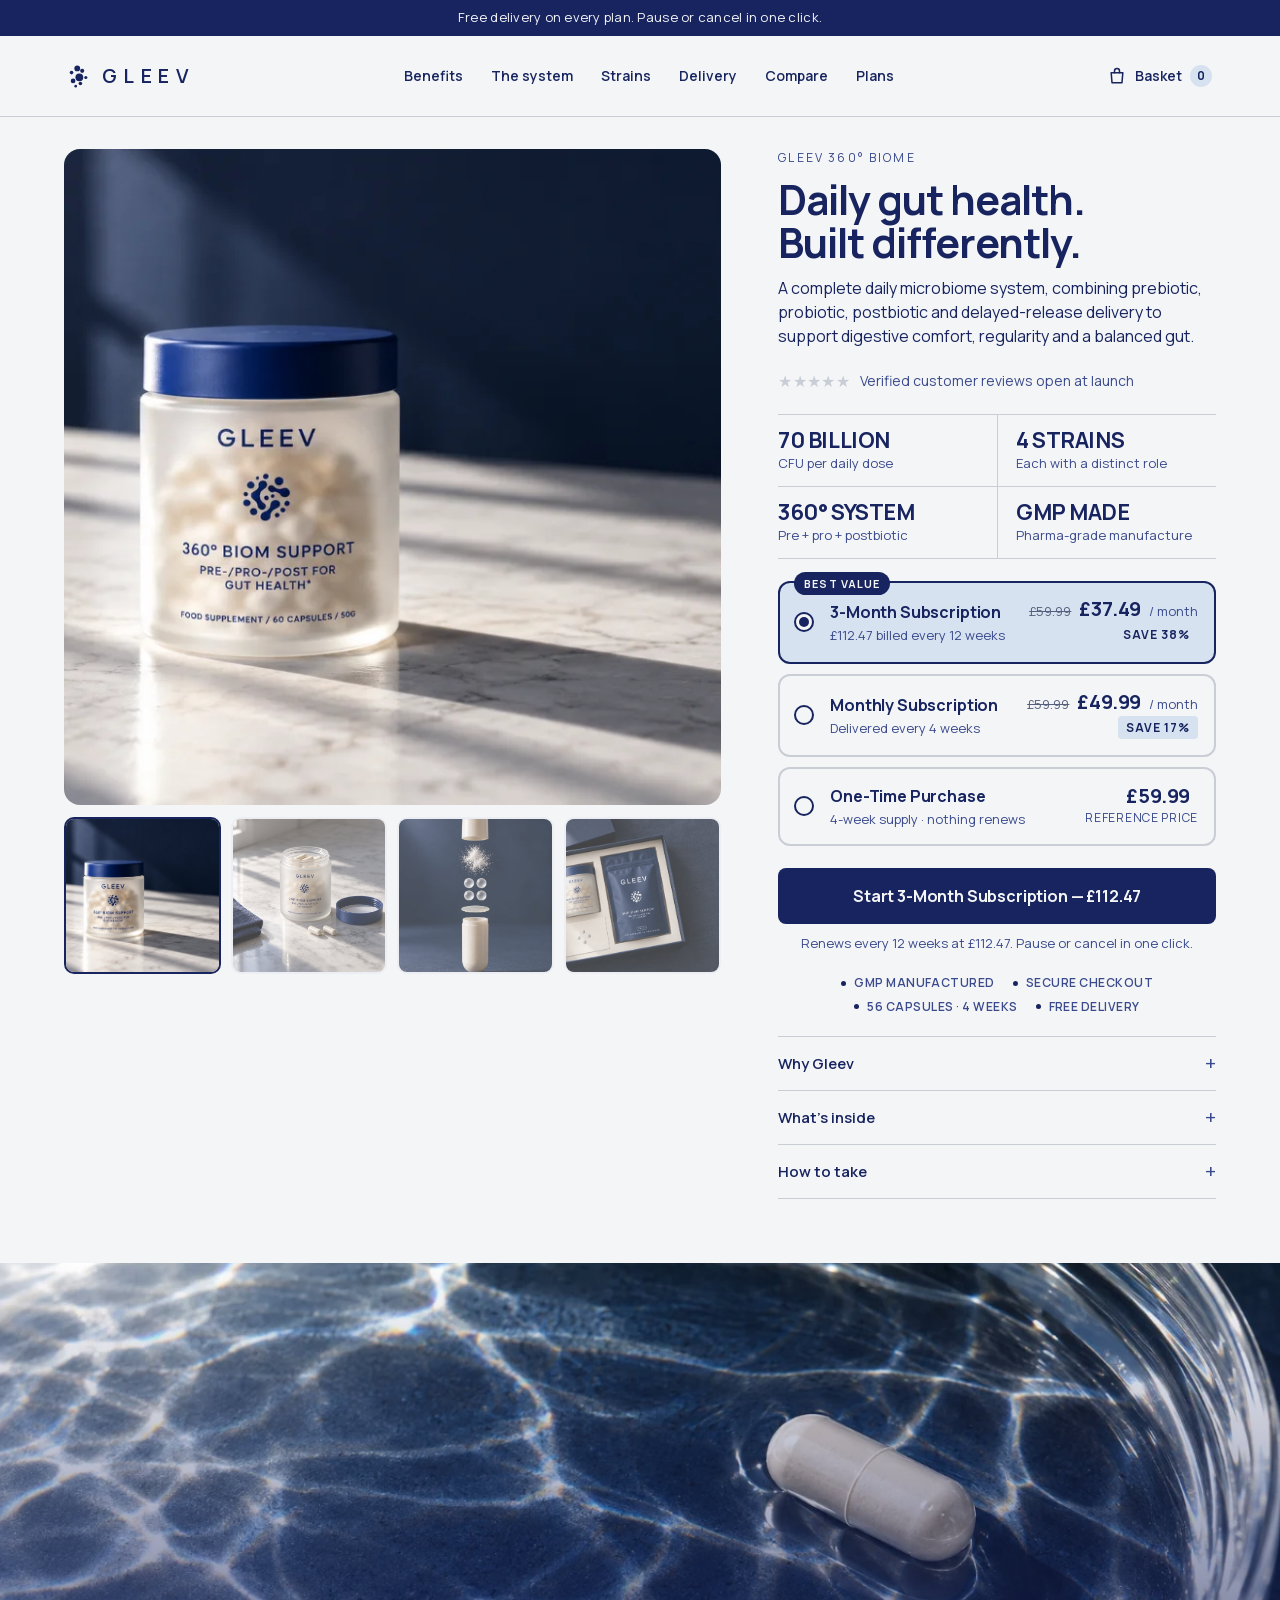
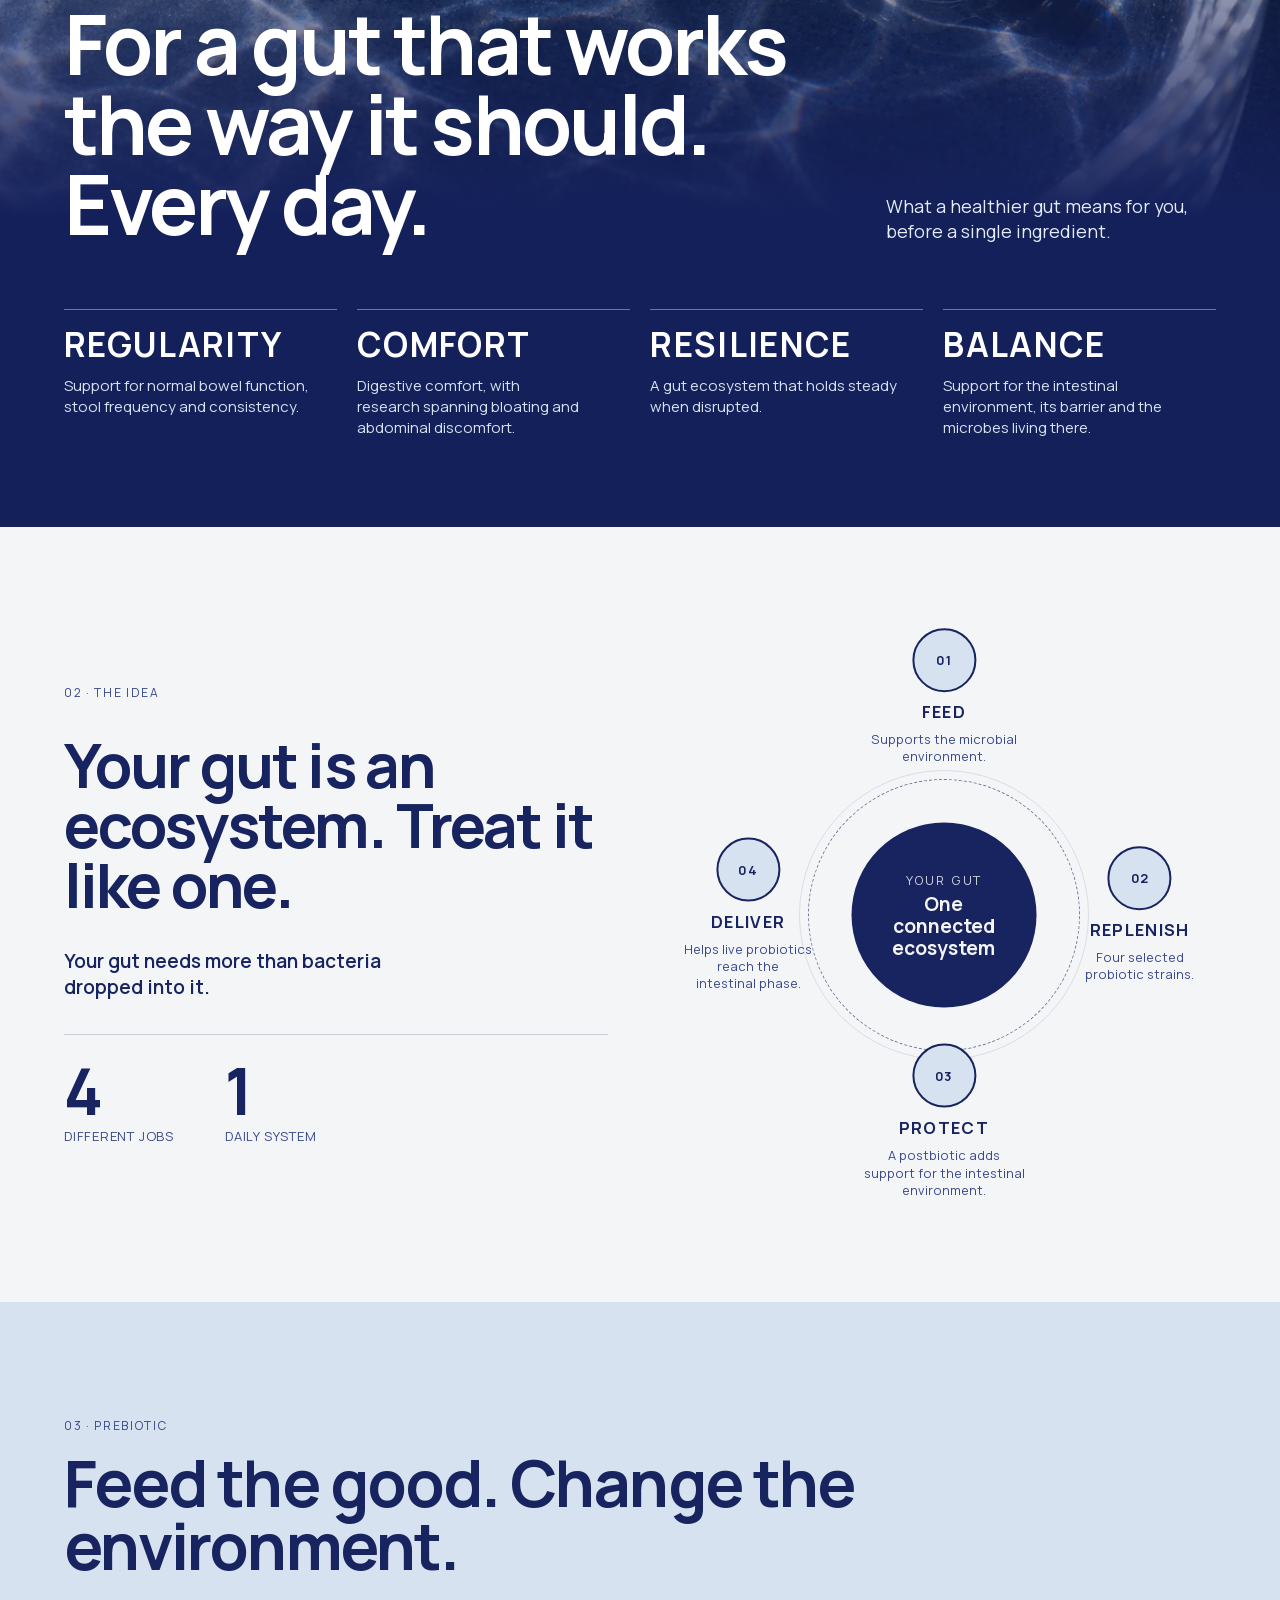
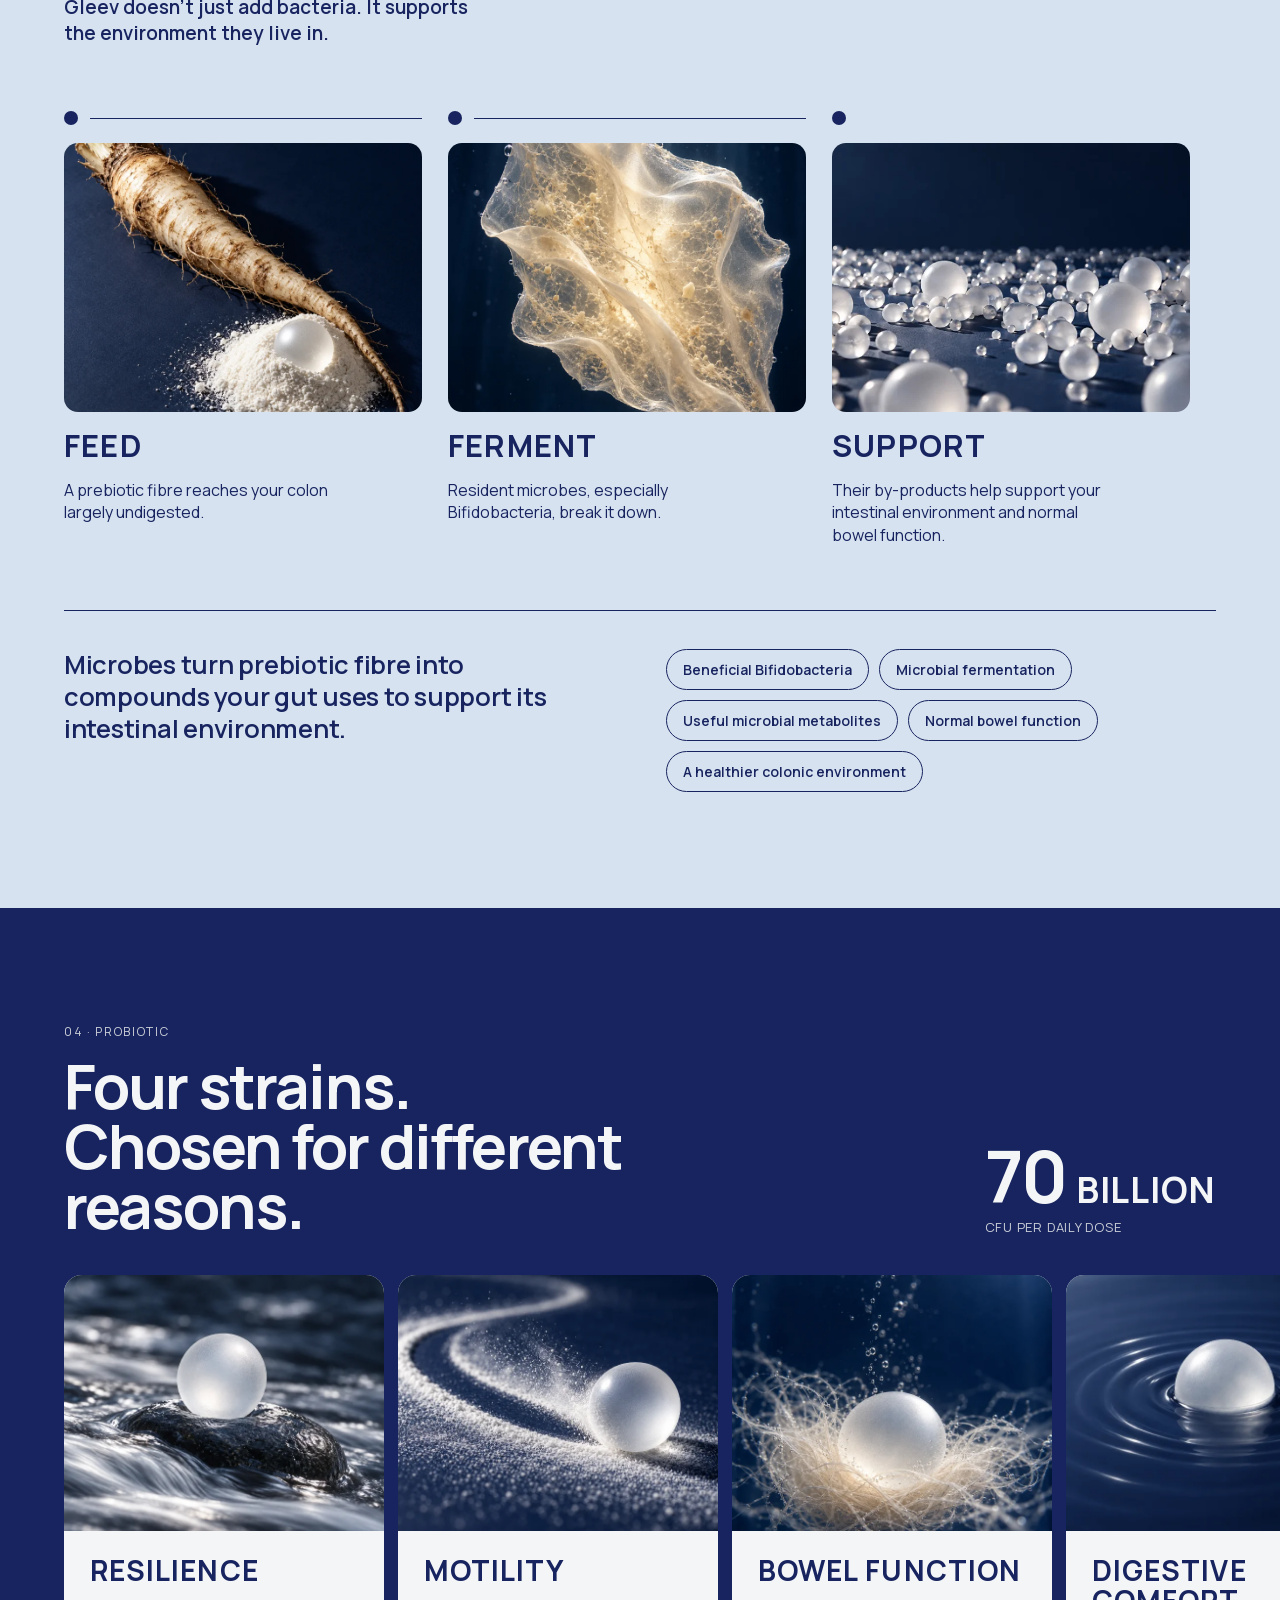
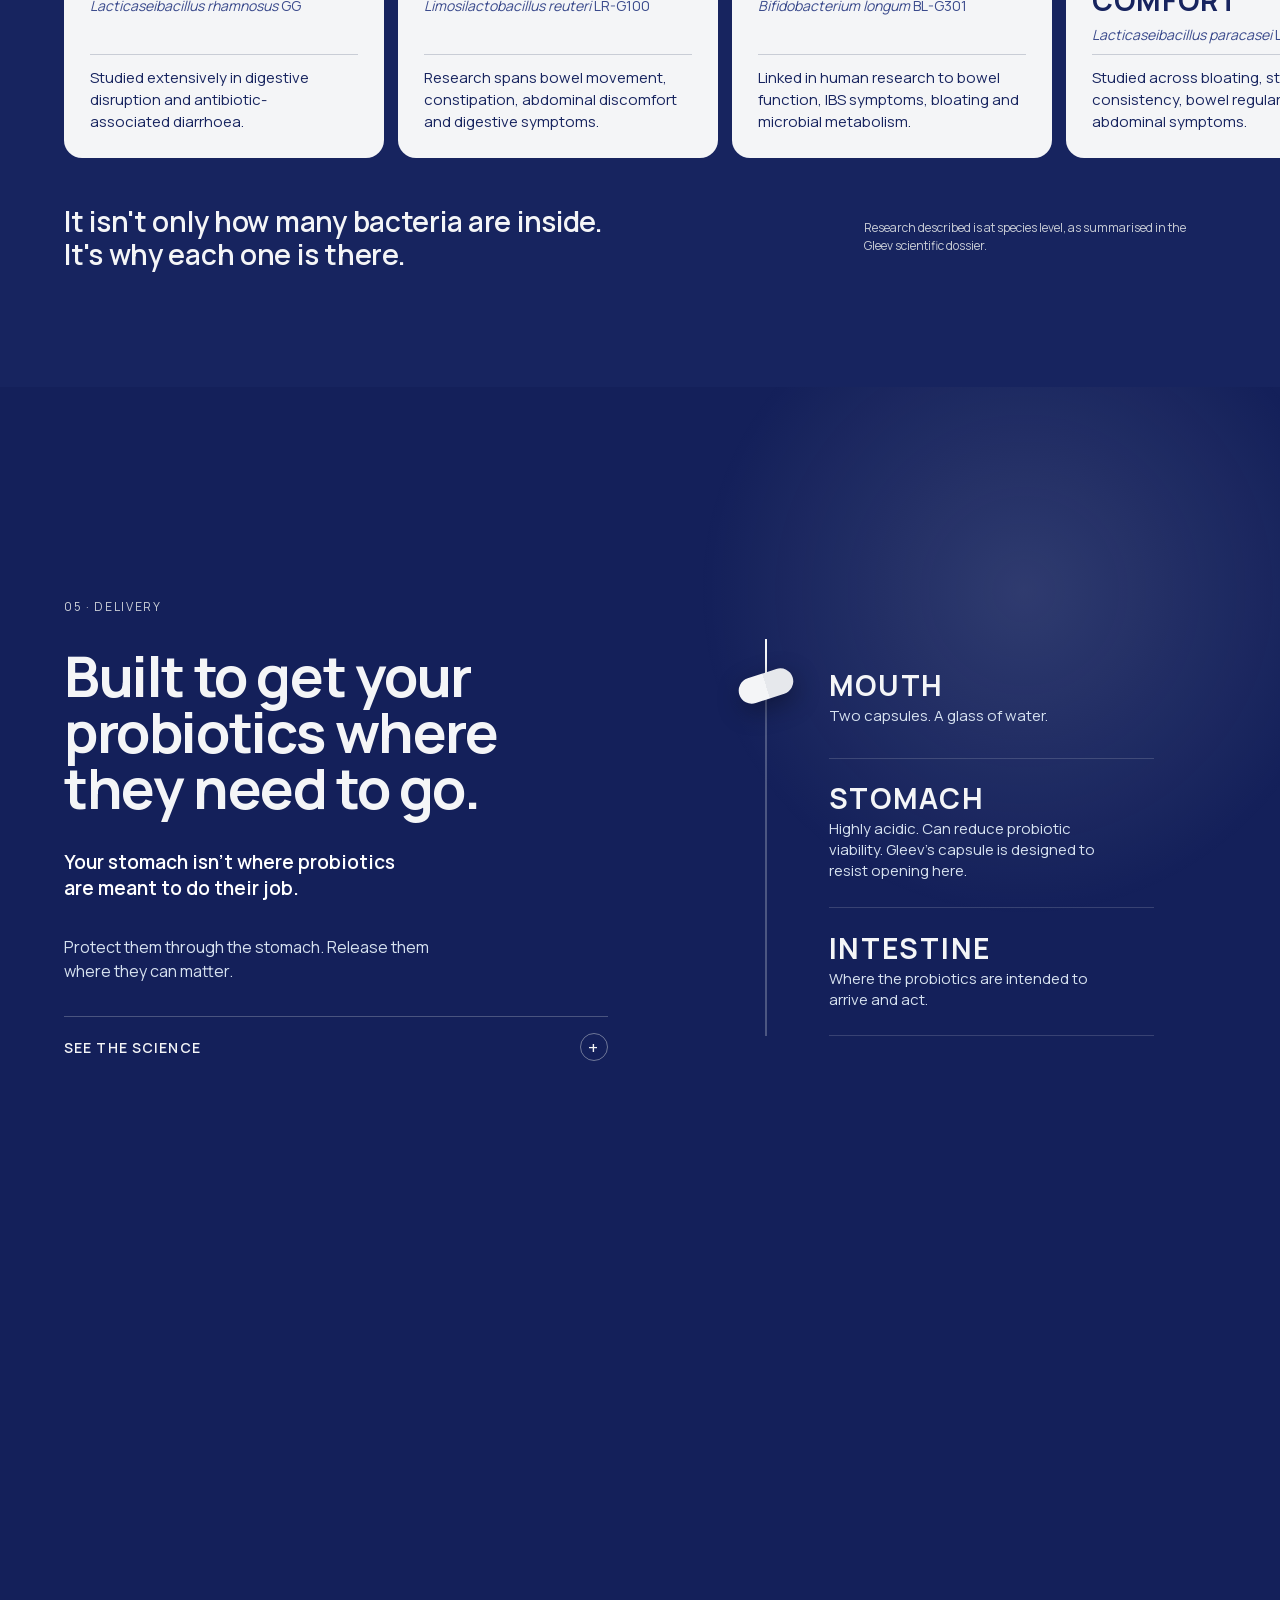
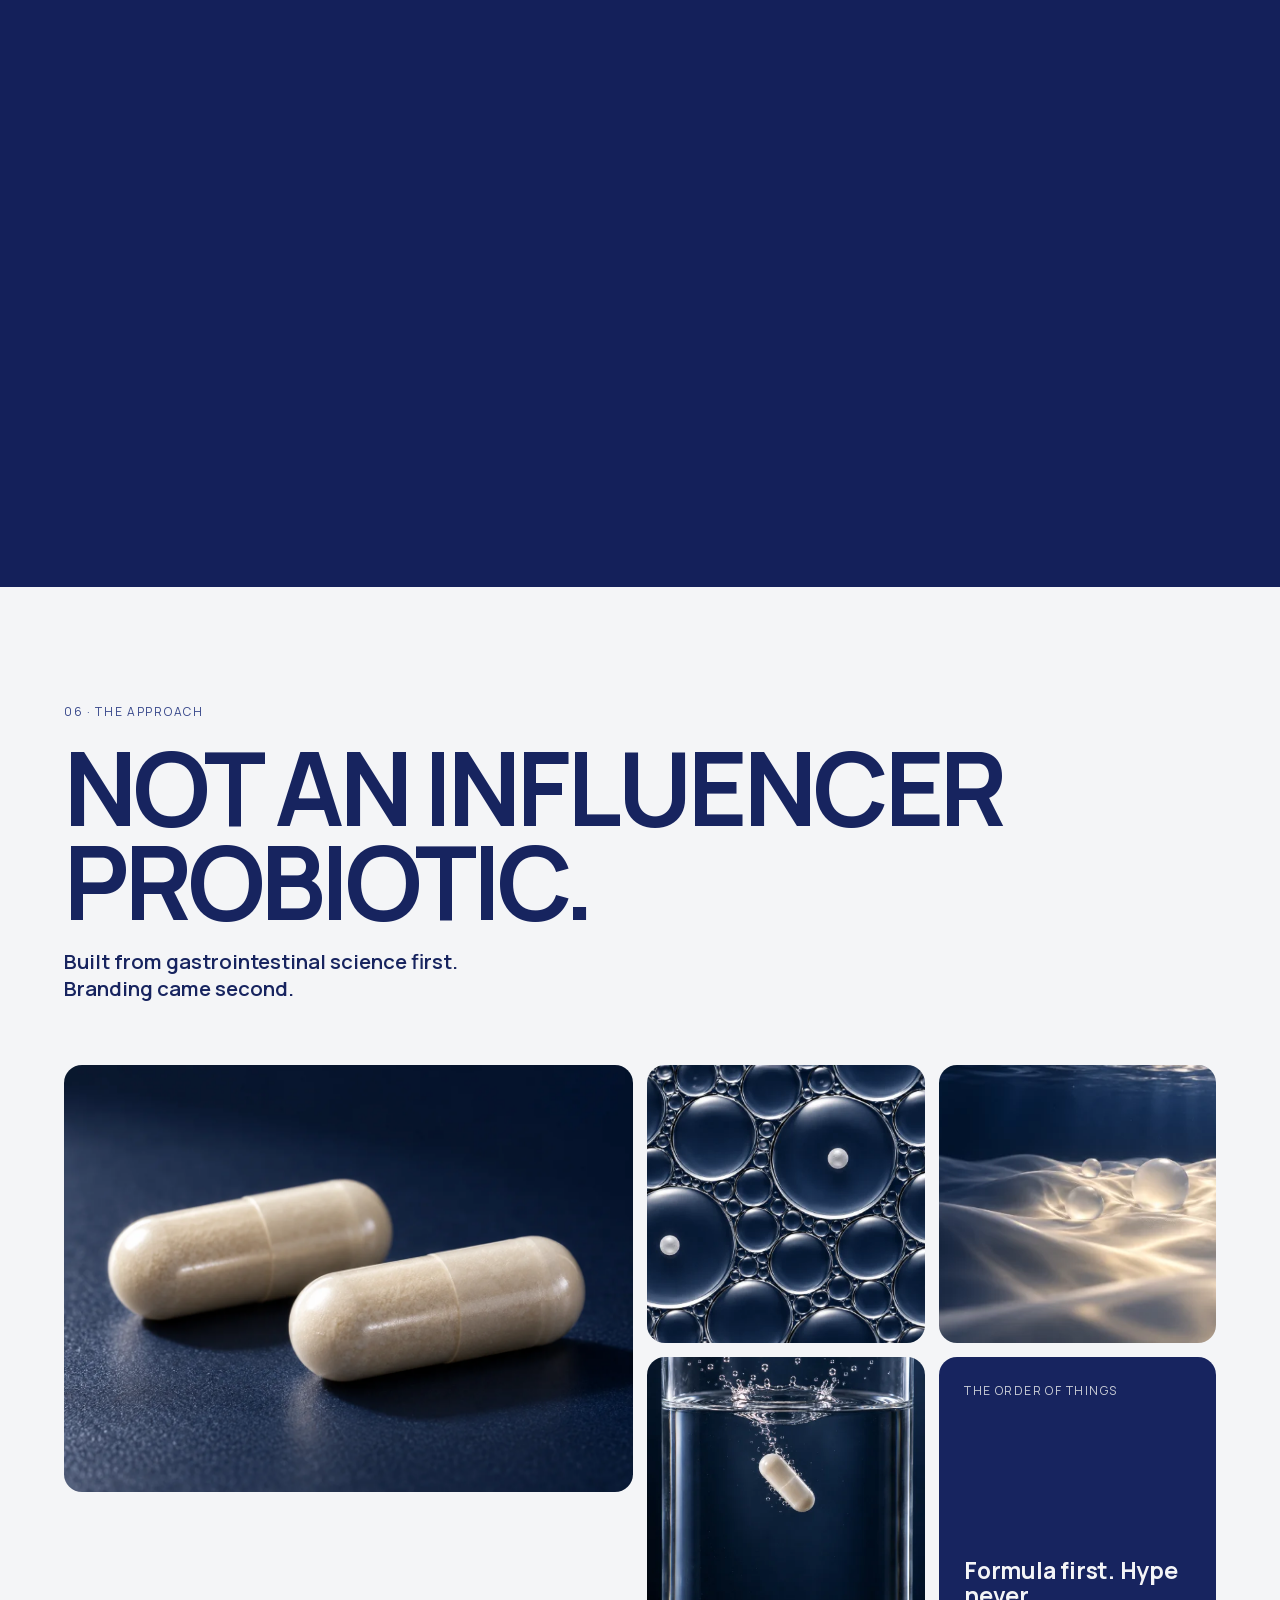
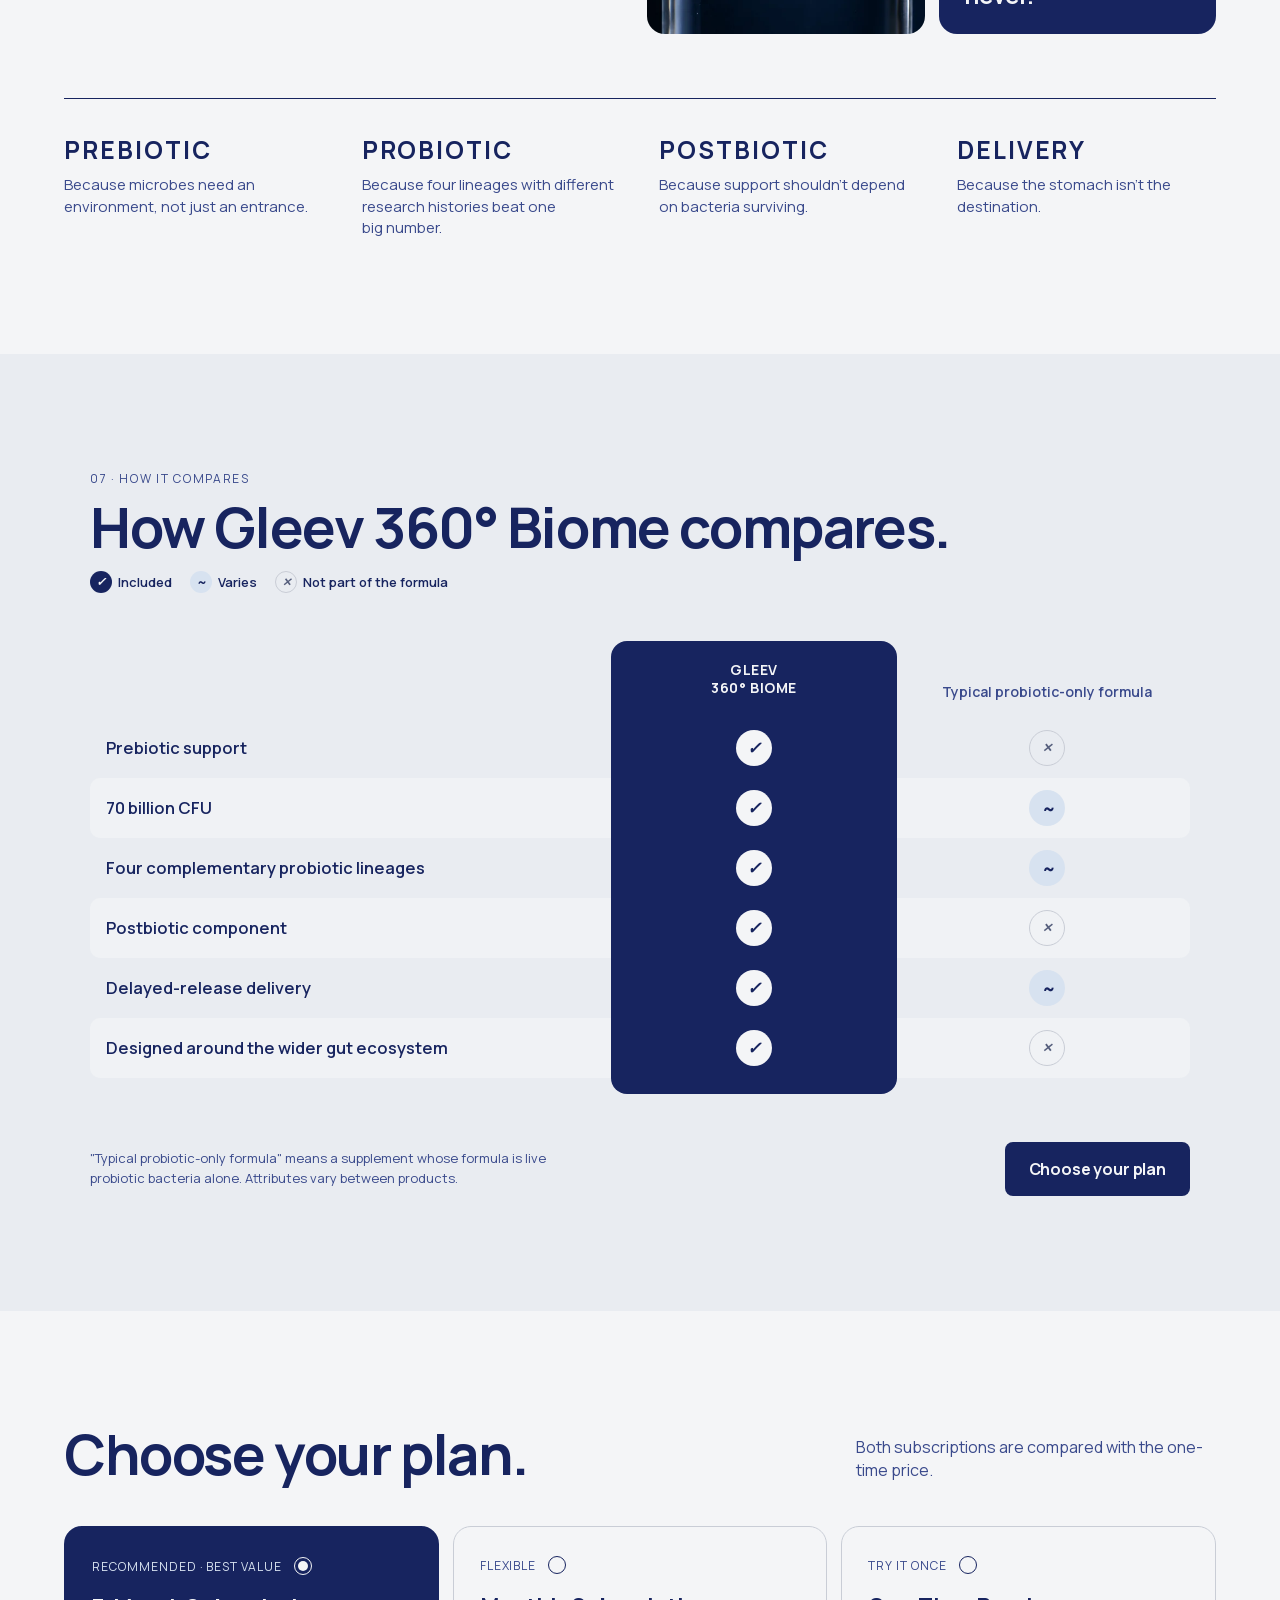
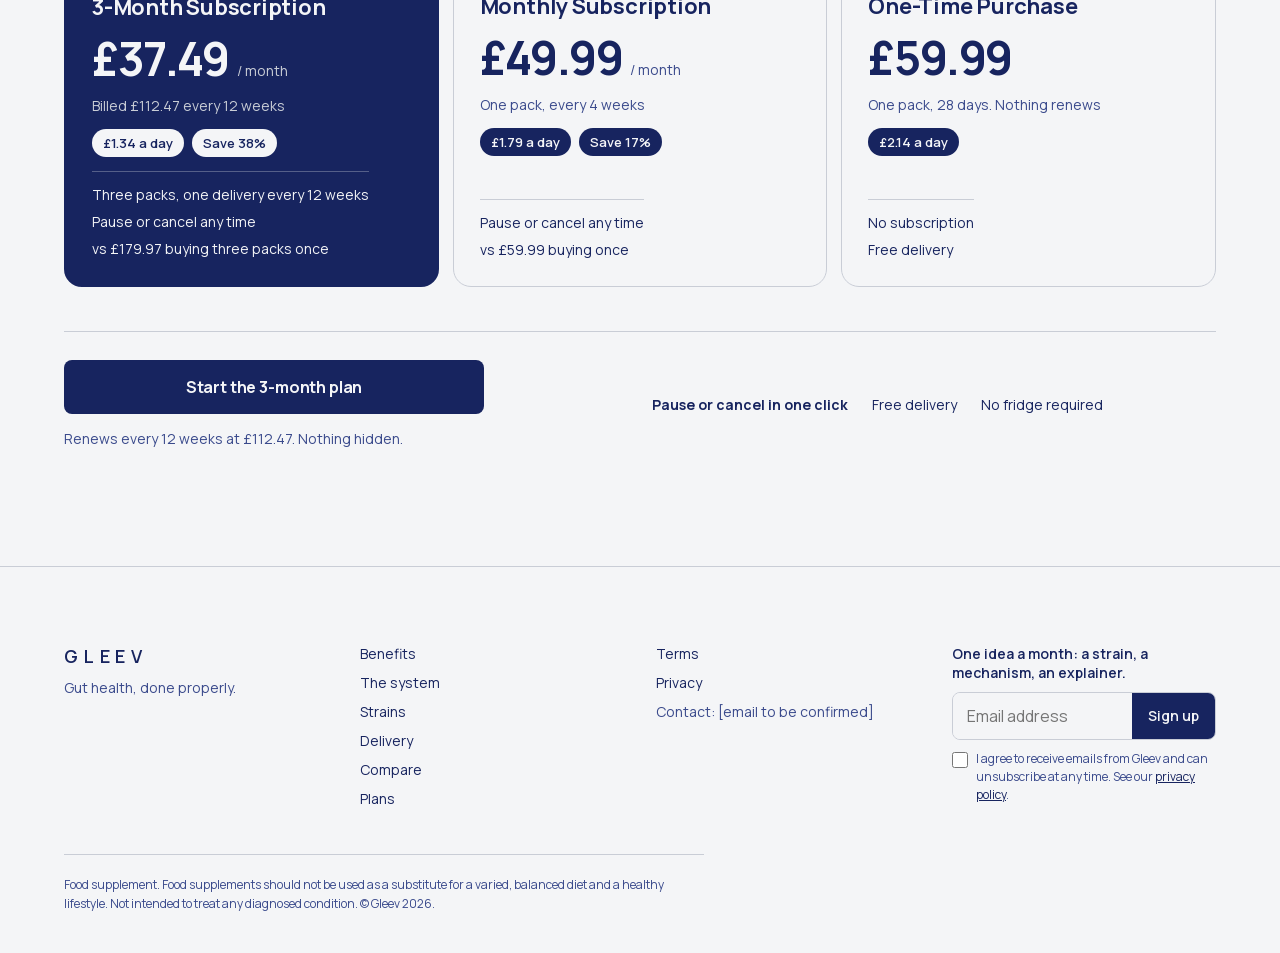
==== commit df0c7c4f: "Pre-launch hardening: draft legal pages, sitemap, share image, spam trap, contrast - Draft privacy a" ====
--- a/index.html
+++ b/index.html
@@ -11,8 +11,14 @@
 <meta property="og:title" content="Gleev 360° Biome. Daily gut health, built differently.">
 <meta property="og:description" content="Four jobs, two capsules a day. A complete daily gut system, built to arrive.">
 <meta property="og:url" content="https://gleevhealth.com/">
-<meta property="og:image" content="https://gleevhealth.com/assets/img/hero.webp">
+<meta property="og:image" content="https://gleevhealth.com/assets/og-image.jpg">
+<meta property="og:image:width" content="1200">
+<meta property="og:image:height" content="630">
+<meta property="og:image:alt" content="Gleev 360° Biome jar on a marble counter">
 <meta name="twitter:card" content="summary_large_image">
+<meta name="twitter:title" content="Gleev 360° Biome. Daily gut health, built differently.">
+<meta name="twitter:description" content="Four jobs, two capsules a day. A complete daily gut system, built to arrive.">
+<meta name="twitter:image" content="https://gleevhealth.com/assets/og-image.jpg">
 <link rel="icon" type="image/svg+xml" href="assets/logo.svg">
 <link rel="preload" as="image" href="assets/img/hero.webp" type="image/webp">
 <link rel="preload" as="font" type="font/woff2" href="assets/fonts/manrope-latin.woff2" crossorigin>
@@ -275,7 +281,7 @@
     <div class="footer-grid">
       <div class="col"><span class="brand-word">GLEEV</span><span class="muted">Gut health, done properly.</span></div>
       <div class="col"><a href="#benefits">Benefits</a><a href="#system">The system</a><a href="#strains">Strains</a><a href="#deliver">Delivery</a><a href="#compare">Compare</a><a href="#plans">Plans</a></div>
-      <div class="col"><a href="legal/terms.html">Terms</a><a href="legal/privacy.html">Privacy</a><a href="legal/delivery.html">Delivery and returns</a></div>
+      <div class="col"><a href="legal/terms.html">Terms</a><a href="legal/privacy.html">Privacy</a><span class="muted">Contact: [email to be confirmed]</span></div>
       <div class="col nl">
         <b>One idea a month: a strain, a mechanism, an explainer.</b>
         <form class="subscribe" data-klaviyo-form data-source="footer" novalidate>
--- a/css/styles.css
+++ b/css/styles.css
@@ -8,7 +8,7 @@
 
 :root{
   --navy:#17245F;--deep:#14205A;--silver:#C9CDD6;--water:#D7E2F0;--frost:#F4F5F7;--mid:#3A4A8C;
-  --mist:#E9ECF1;--page:#DFE3EA;--muted:#8E96AD;
+  --mist:#E9ECF1;--page:#DFE3EA;--muted:#565F7D;
   --gutter:clamp(20px,5vw,72px);
   --pad-y:clamp(56px,9vw,128px);
   --max:1320px;
@@ -233,6 +233,7 @@
 .capsule{position:absolute;left:50%;top:var(--p,12%);transform:translate(-50%,-50%) rotate(-18deg);width:56px;height:26px;border-radius:999px;background:linear-gradient(90deg,#F4F5F7 0 50%,#E6E8EC 50% 100%);box-shadow:0 8px 24px rgba(0,0,0,.35);transition:top .4s}
 .stage{display:flex;flex-direction:column;gap:6px;padding:clamp(18px,2vw,26px) 0;border-bottom:1px solid rgba(201,205,214,.2);opacity:.35;transition:opacity .4s;min-height:120px;justify-content:center}
 .stage.is-on{opacity:1}
+.journey.is-auto .capsule,.journey.is-auto .track-fill{transition:none}
 .stage b{font-size:clamp(22px,2.2vw,32px);font-weight:700;letter-spacing:.06em;line-height:1}
 .stage span{font-size:15px;line-height:1.4;color:var(--water);text-wrap:pretty;max-width:30ch}
 
@@ -383,8 +384,11 @@
 .fld input:focus{outline:2px solid var(--navy);outline-offset:0;border-color:var(--navy)}
 .summary{background:#fff;border:1px solid var(--silver);border-radius:16px;padding:20px;display:flex;flex-direction:column;gap:16px;position:sticky;top:20px}
 .summary h2{font-size:17px}
-.waitlist{display:none;flex-direction:column;gap:18px;max-width:560px;margin:0 auto;padding:clamp(40px,8vw,96px) var(--gutter);text-align:center;align-items:center}
-.waitlist.is-on{display:flex}
+.waitlist{display:flex;flex-direction:column;max-width:560px;margin:0 auto;padding:clamp(40px,8vw,96px) var(--gutter)}
+.wl-view{display:flex;flex-direction:column;gap:18px;text-align:center;align-items:center;width:100%}
+.wl-plan{display:flex;flex-direction:column;gap:4px;width:100%;background:var(--water);border-radius:12px;padding:14px 16px;text-align:left}
+.wl-plan b{font-size:16px;font-weight:700}
+.wl-plan span:last-child{font-size:14px;color:var(--mid)}
 .waitlist h1{font-size:clamp(30px,4.4vw,52px);line-height:1.05;letter-spacing:-.025em;text-wrap:balance}
 .waitlist p{font-size:16px;line-height:1.5;color:var(--mid);text-wrap:pretty}
 .waitlist form{width:100%;display:flex;flex-direction:column;gap:12px;text-align:left}
@@ -395,6 +399,9 @@
 .doc{max-width:760px;margin:0 auto;padding:clamp(32px,6vw,72px) var(--gutter) 96px;display:flex;flex-direction:column;gap:18px;line-height:1.65;font-size:16px}
 .doc h1{font-size:clamp(30px,4vw,44px);letter-spacing:-.02em;line-height:1.1}
 .doc h2{font-size:20px;margin-top:12px}
+.doc ul{margin:0;padding-left:20px;display:flex;flex-direction:column;gap:6px}
+.draft-note{background:var(--water);border-radius:10px;padding:12px 16px;font-size:14px;line-height:1.5;font-weight:600}
+.tbc{background:#FFF3C4;padding:0 4px;border-radius:3px;font-weight:600}
 
 /* ===== Animations ===== */
 @keyframes gl-spin{from{transform:rotate(0)}to{transform:rotate(360deg)}}
@@ -407,7 +414,6 @@
   .gallery{position:static}
   .deliver{min-height:0}
   .deliver-sticky{position:static;min-height:0}
-  .stage{opacity:1}
   .co-grid{grid-template-columns:minmax(0,1fr)}
   .summary{position:static;order:-1}
 }
@@ -436,6 +442,7 @@
   .eco-node{position:static;transform:none;width:auto;align-items:flex-start;text-align:left}
   .eco-node span{font-size:13px}
   .step{padding-right:0}
+  .step:last-child .step-line span{opacity:1}
   .steps{grid-template-columns:minmax(0,1fr)}
   .mosaic-grid{gap:10px}
   .compare-in .crow{grid-template-columns:minmax(0,1.5fr) 76px 76px;gap:0 4px}
